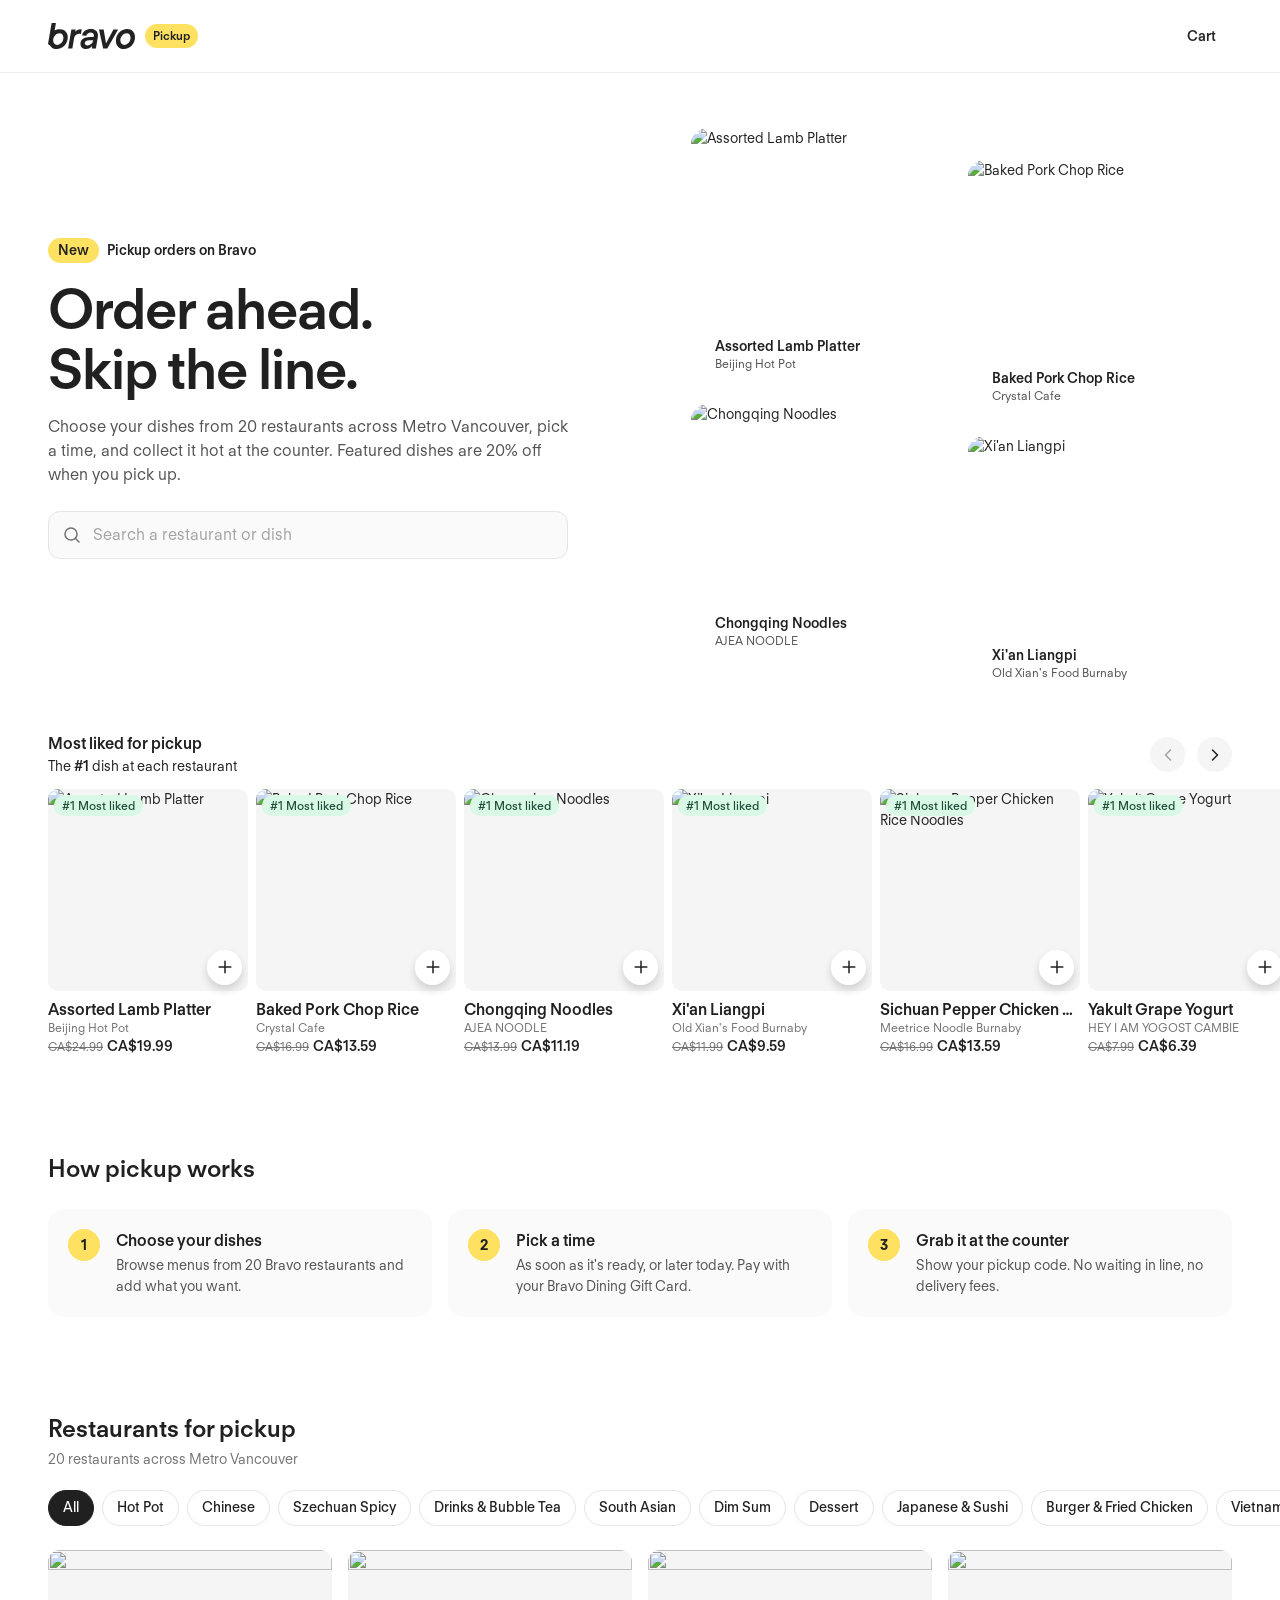
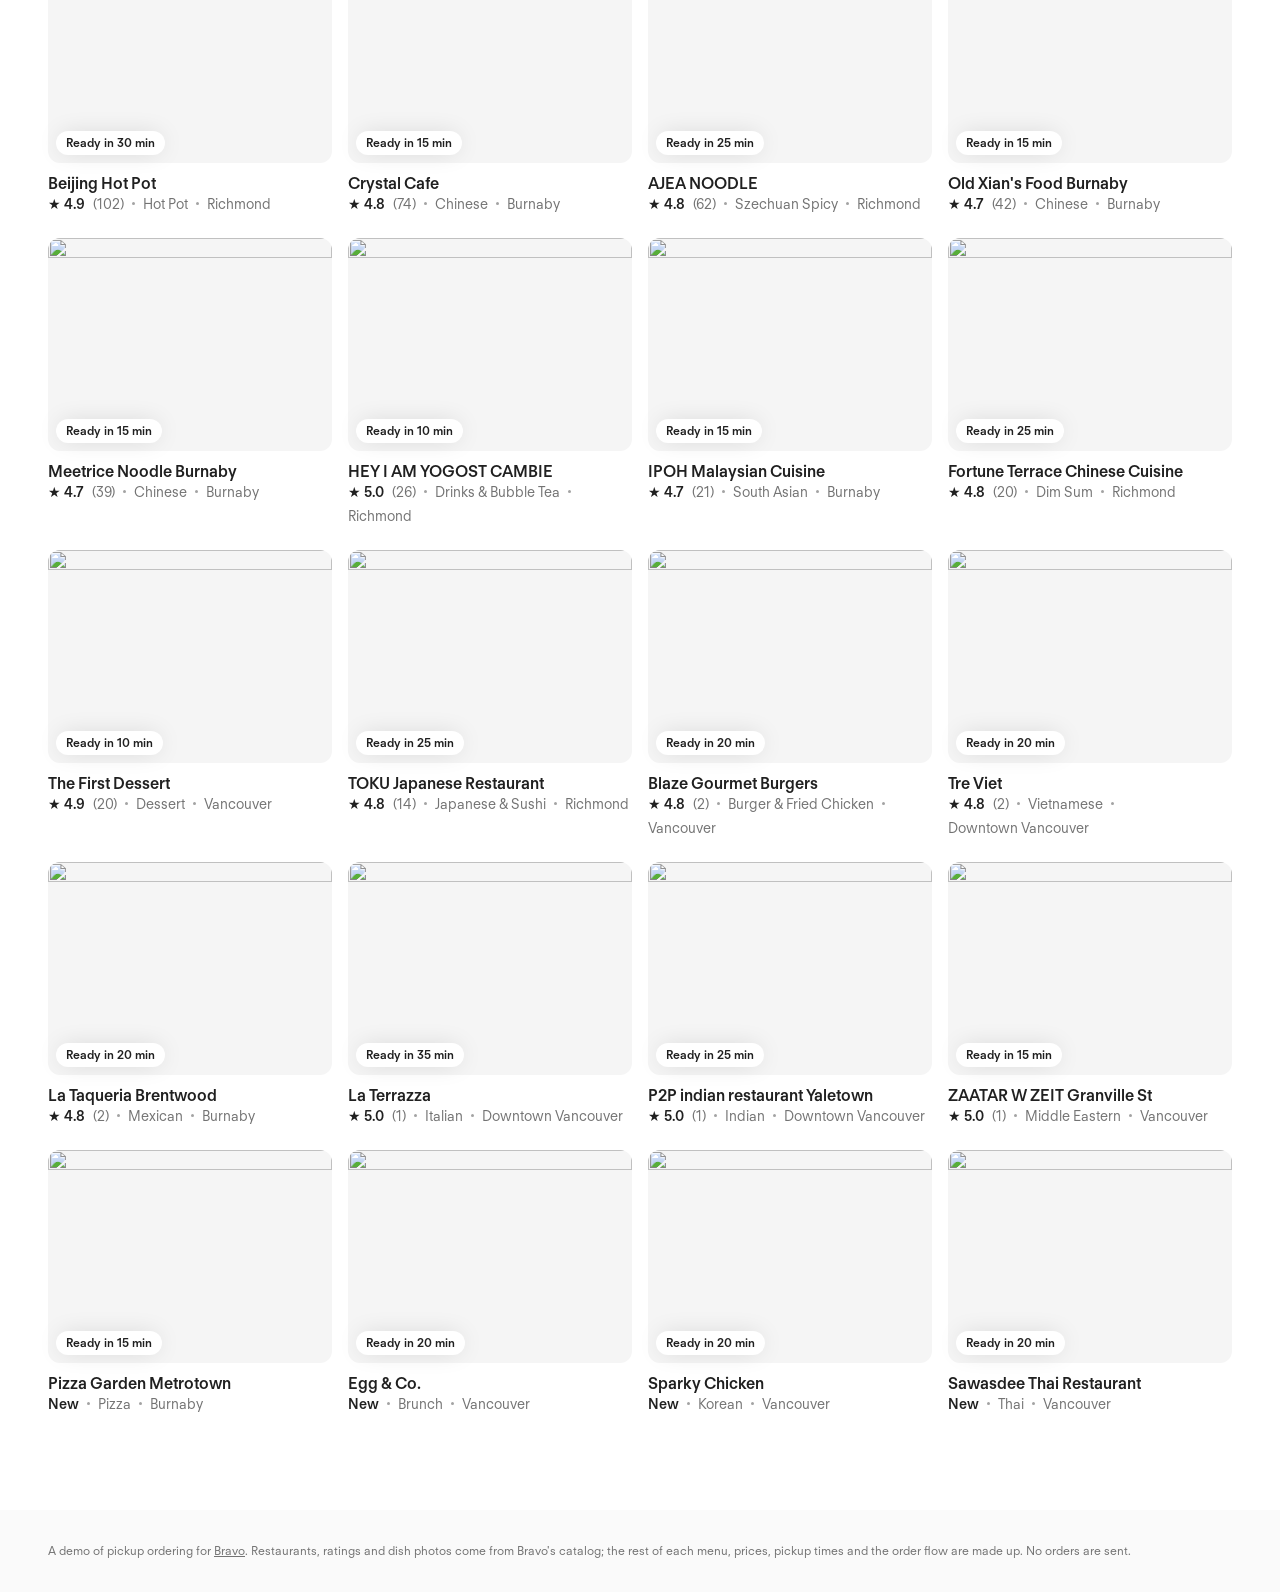
==== index.html @ a008205e "Pickup ordering demo for 20 Bravo restaurants Static landing page, restaurant menu pages and a picku" ====
<!doctype html>
<html lang="en">
<head>
  <meta charset="utf-8">
  <meta name="viewport" content="width=device-width, initial-scale=1">
  <title>Order Ahead for Pickup | Bravo</title>
  <meta name="description" content="Order ahead from 20 Bravo restaurants across Metro Vancouver and pick it up hot. Featured dishes are 20% off for pickup.">
  <link rel="preload" href="assets/fonts/FTRegolaNeue-Semibold.woff2" as="font" type="font/woff2" crossorigin>
  <link rel="stylesheet" href="css/styles.css">
</head>
<body data-page="home">
  <header class="nav">
    <div class="container">
      <a class="nav-brand" href="index.html" aria-label="Bravo pickup home">
        <img src="assets/logo-bravo.svg" alt="bravo" width="87.4" height="26">
        <span class="nav-tag">Pickup</span>
      </a>
      <button class="btn-ghost" type="button" data-open-cart>Cart <span class="cart-count" data-cart-count></span></button>
    </div>
  </header>

  <main>
    <section class="hero">
      <div class="container hero-grid">
        <div>
          <p class="hero-kicker"><span>New</span> Pickup orders on Bravo</p>
          <h1>Order ahead.<br>Skip the line.</h1>
          <p class="hero-lede">Choose your dishes from 20 restaurants across Metro Vancouver, pick a time, and collect it hot at the counter. Featured dishes are 20% off when you pick up.</p>
          <label class="search">
            <span class="sr-only">Search restaurants or dishes</span>
            <svg width="20" height="20" viewBox="0 0 20 20" fill="none" aria-hidden="true"><circle cx="9" cy="9" r="6" stroke="currentColor" stroke-width="1.5"/><path d="m13.5 13.5 3.5 3.5" stroke="currentColor" stroke-width="1.5" stroke-linecap="round"/></svg>
            <input type="search" placeholder="Search a restaurant or dish" autocomplete="off" data-search>
          </label>
        </div>
        <div class="hero-art" data-hero-art aria-hidden="true"></div>
      </div>
    </section>

    <section class="section container" aria-labelledby="most-liked">
      <div class="dish-row" data-carousel>
        <div class="dish-row-head">
          <div class="dish-row-title">
            <h2 id="most-liked">Most liked for pickup</h2>
            <p>The <b>#1</b> dish at each restaurant</p>
          </div>
          <div class="dish-row-nav">
            <button class="round-btn" type="button" data-prev aria-label="Previous dishes"><img class="on flip" src="assets/icons/chevron-right.svg" alt="" width="20" height="20"><img class="off" src="assets/icons/chevron-left.svg" alt="" width="20" height="20"></button>
            <button class="round-btn" type="button" data-next aria-label="More dishes"><img class="on" src="assets/icons/chevron-right.svg" alt="" width="20" height="20"><img class="off flip" src="assets/icons/chevron-left.svg" alt="" width="20" height="20"></button>
          </div>
        </div>
        <div class="dish-track hide-scrollbar" data-track data-top-dishes></div>
      </div>
    </section>

    <section class="section container" aria-labelledby="how">
      <h2 class="section-title" id="how">How pickup works</h2>
      <div class="steps">
        <div class="step"><span class="step-n">1</span><div><h3>Choose your dishes</h3><p>Browse menus from 20 Bravo restaurants and add what you want.</p></div></div>
        <div class="step"><span class="step-n">2</span><div><h3>Pick a time</h3><p>As soon as it's ready, or later today. Pay with your Bravo Dining Gift Card.</p></div></div>
        <div class="step"><span class="step-n">3</span><div><h3>Grab it at the counter</h3><p>Show your pickup code. No waiting in line, no delivery fees.</p></div></div>
      </div>
    </section>

    <section class="section container" aria-labelledby="restaurants">
      <h2 class="section-title" id="restaurants">Restaurants for pickup</h2>
      <p class="section-sub" data-store-count></p>
      <div class="chips hide-scrollbar" role="group" aria-label="Filter by cuisine" data-chips></div>
      <div class="store-grid" data-store-grid></div>
      <p class="empty" hidden data-empty>No restaurants match that search.</p>
    </section>
  </main>

  <footer class="footer">
    <div class="container">
      <p>A demo of pickup ordering for <a href="https://www.bravoup.ca">Bravo</a>. Restaurants, ratings and dish photos come from Bravo's catalog; the rest of each menu, prices, pickup times and the order flow are made up. No orders are sent.</p>
    </div>
  </footer>

  <button class="cart-bar" type="button" hidden data-cart-bar data-open-cart></button>
  <dialog class="drawer" aria-labelledby="cart-title" data-drawer></dialog>

  <script src="js/data.js"></script>
  <script src="js/app.js"></script>
</body>
</html>
---- css/styles.css ----
/* Bravo pickup demo. Tokens follow Bravo's web design system (Ink, Yolk, Berry, true-neutral greys, FT Regola Neue). */

@font-face { font-family: 'FT Regola Neue'; src: url('../assets/fonts/FTRegolaNeue-Regular.woff2') format('woff2'); font-weight: 400; font-display: swap; }
@font-face { font-family: 'FT Regola Neue'; src: url('../assets/fonts/FTRegolaNeue-Medium.woff2') format('woff2'); font-weight: 500; font-display: swap; }
@font-face { font-family: 'FT Regola Neue'; src: url('../assets/fonts/FTRegolaNeue-Semibold.woff2') format('woff2'); font-weight: 600; font-display: swap; }
@font-face { font-family: 'FT Regola Neue'; src: url('../assets/fonts/FTRegolaNeue-Bold.woff2') format('woff2'); font-weight: 700; font-display: swap; }

:root {
  --ink: #202020;
  --yolk: #fee160;
  --berry: #c63659;
  --white: #fff;
  --n50: #fafafa; --n100: #f5f5f5; --n200: #e5e5e5; --n300: #d4d4d4; --n400: #a3a3a3;
  --n500: #737373; --n600: #525252; --n700: #404040; --n800: #262626; --n950: #0a0a0a;
  --success-100: #d9f9e6;
  --success-500: #1e4d3a;
  --shadow-1: 0 0 25px -4px rgba(0, 0, 0, 0.15);
  --shadow-2: 0 0 25px -4px rgba(0, 0, 0, 0.25);
  --nav-h: 64px;
  --gutter: 20px;
  --dish-w: 151.67px; /* Figma 6243:314 */
}
@media (min-width: 768px) {
  :root { --nav-h: 72px; --gutter: 48px; --dish-w: 200px; }
}

*, *::before, *::after { box-sizing: border-box; }
html { -webkit-text-size-adjust: 100%; }
body {
  margin: 0;
  background: var(--white);
  color: var(--ink);
  font: 400 14px/1.5 'FT Regola Neue', system-ui, sans-serif;
  overflow-x: hidden;
}
img { display: block; max-width: 100%; }
a { color: inherit; }
button, input, select { font: inherit; color: inherit; }
button { cursor: pointer; }
h1, h2, h3, p { margin: 0; }
:focus-visible { outline: 2px solid var(--ink); outline-offset: 2px; }
.sr-only { position: absolute; width: 1px; height: 1px; overflow: hidden; clip-path: inset(50%); white-space: nowrap; }
.hide-scrollbar { scrollbar-width: none; }
.hide-scrollbar::-webkit-scrollbar { display: none; }

.container { width: 100%; max-width: calc(1280px + 2 * var(--gutter)); margin: 0 auto; padding: 0 var(--gutter); }
.section { padding-top: 32px; padding-bottom: 32px; }
@media (min-width: 768px) { .section { padding-top: 48px; padding-bottom: 48px; } }
.section-title { font-size: 24px; line-height: 32px; font-weight: 600; }
.section-sub { margin-top: 4px; color: var(--n500); font-size: 14px; }

/* ── Nav ───────────────────────────────────────── */
.nav {
  position: sticky; top: 0; z-index: 40;
  height: var(--nav-h);
  background: rgba(255, 255, 255, 0.85);
  backdrop-filter: blur(12px); -webkit-backdrop-filter: blur(12px);
  box-shadow: 0 1px 0 rgba(32, 32, 32, 0.08);
}
.nav .container { height: 100%; display: flex; align-items: center; justify-content: space-between; gap: 16px; }
.nav-brand { display: flex; align-items: center; gap: 10px; text-decoration: none; }
.nav-brand:hover { opacity: 0.8; }
.nav-tag { padding: 2px 8px; border-radius: 999px; background: var(--yolk); font-size: 12px; line-height: 20px; font-weight: 600; }
.btn-ghost {
  display: inline-flex; align-items: center; justify-content: center; gap: 8px;
  height: 40px; padding: 0 16px; border: 0; border-radius: 12px; background: transparent;
  font-size: 14px; font-weight: 600; color: var(--n800); text-decoration: none;
  transition: background-color 0.15s;
}
.btn-ghost:hover { background: var(--n100); }
.cart-count {
  min-width: 20px; height: 20px; padding: 0 6px; border-radius: 999px;
  background: var(--ink); color: var(--white); font-size: 12px; line-height: 20px; text-align: center;
}
.cart-count:empty { display: none; }

.btn {
  display: inline-flex; align-items: center; justify-content: center; gap: 8px;
  height: 48px; padding: 0 24px; border: 0; border-radius: 12px;
  background: var(--ink); color: var(--white); font-size: 16px; font-weight: 600; text-decoration: none;
  transition: background-color 0.15s;
}
.btn:hover { background: var(--n800); }
.btn:disabled { background: var(--n300); cursor: not-allowed; }
.btn-block { width: 100%; }
.btn-light { background: var(--n100); color: var(--ink); }
.btn-light:hover { background: var(--n200); }

/* ── Hero ──────────────────────────────────────── */
.hero { padding: 32px 0 8px; }
.hero-grid { display: grid; gap: 32px; align-items: center; }
.hero-kicker { display: inline-flex; align-items: center; gap: 8px; font-size: 14px; font-weight: 600; }
.hero-kicker span { padding: 2px 10px; border-radius: 999px; background: var(--yolk); }
.hero h1 { margin-top: 16px; font-size: 40px; line-height: 44px; font-weight: 600; letter-spacing: -0.02em; }
.hero-lede { margin-top: 16px; max-width: 520px; color: var(--n600); font-size: 16px; line-height: 24px; }
.search { position: relative; display: block; margin-top: 24px; max-width: 520px; }
.search input {
  width: 100%; height: 48px; padding: 0 16px 0 44px;
  border: 1px solid var(--n200); border-radius: 12px; background: var(--n50); font-size: 16px;
}
.search input::placeholder { color: var(--n400); }
.search input:focus { outline: none; border-color: var(--ink); background: var(--white); }
.search svg { position: absolute; left: 14px; top: 14px; color: var(--n500); }
.hero-art { display: none; }
@media (min-width: 960px) {
  .hero { padding: 56px 0 16px; }
  .hero-grid { grid-template-columns: 1.1fr 1fr; gap: 48px; }
  .hero h1 { font-size: 56px; line-height: 60px; }
  .hero-art { display: grid; grid-template-columns: 1fr 1fr; gap: 12px; }
  .hero-art figure { position: relative; margin: 0; }
  .hero-art img { width: 100%; height: auto; aspect-ratio: 1; object-fit: cover; border-radius: 16px; }
  .hero-art figure:nth-child(even) { transform: translateY(32px); }
  .hero-art figcaption {
    position: absolute; left: 12px; bottom: 12px; right: 12px;
    padding: 8px 12px; border-radius: 12px; background: rgba(255, 255, 255, 0.92);
    font-size: 12px; line-height: 16px; color: var(--n600);
  }
  .hero-art figcaption b { display: block; color: var(--ink); font-size: 14px; line-height: 20px; font-weight: 600; }
}

/* ── How it works ──────────────────────────────── */
.steps { display: grid; gap: 12px; margin-top: 24px; }
@media (min-width: 768px) { .steps { grid-template-columns: repeat(3, 1fr); gap: 16px; } }
.step { display: flex; gap: 16px; padding: 20px; border-radius: 16px; background: var(--n50); }
.step-n {
  flex: none; width: 32px; height: 32px; border-radius: 999px;
  background: var(--yolk); font-weight: 700; line-height: 32px; text-align: center;
}
.step h3 { font-size: 16px; line-height: 24px; font-weight: 600; }
.step p { margin-top: 2px; color: var(--n600); }

/* ── Dish carousel (Figma 6243:314) ────────────── */
.dish-row { display: flex; flex-direction: column; gap: 12px; }
.dish-row-head { display: flex; align-items: center; justify-content: space-between; gap: 16px; }
.dish-row-title { display: flex; flex-direction: column; gap: 2px; min-width: 0; }
.dish-row-title h2 { font-size: 16px; line-height: 21px; font-weight: 600; }
.dish-row-title p { font-size: 14px; line-height: 21px; }
.dish-row-title p b { font-weight: 600; }
.dish-row-nav { display: flex; gap: 12px; flex: none; }
.round-btn {
  display: flex; align-items: center; justify-content: center;
  width: 35px; height: 35px; padding: 0; border: 0; border-radius: 999px; background: var(--n100);
}
.round-btn .on, .round-btn:disabled .off { display: block; }
.round-btn .off, .round-btn:disabled .on { display: none; }
.round-btn:disabled { cursor: default; }
.flip { transform: scaleX(-1); }
.dish-track {
  display: flex; gap: 8px; overflow-x: auto; scroll-snap-type: x mandatory; overscroll-behavior-x: contain;
  margin: 0 calc(-1 * var(--gutter)); padding: 0 var(--gutter); scroll-padding: 0 var(--gutter);
}
.dish-card { flex: none; width: var(--dish-w); display: flex; flex-direction: column; gap: 8px; scroll-snap-align: start; }
.dish-media { position: relative; width: 100%; aspect-ratio: 151.67 / 153; }
.dish-media > img { position: absolute; inset: 0; width: 100%; height: 100%; object-fit: cover; border-radius: 10px; background: var(--n100); }
.badge {
  position: absolute; top: 6px; left: 6px;
  padding: 0 8px; border-radius: 100px; background: var(--success-100);
  color: var(--success-500); font-size: 12px; line-height: 21px; font-weight: 500; white-space: nowrap;
}
.add-btn {
  position: absolute; right: 6px; bottom: 6px;
  display: flex; align-items: center; justify-content: center;
  width: 35px; height: 35px; padding: 0; border: 0; border-radius: 999px; background: var(--white);
  filter: drop-shadow(0 5px 4px rgba(0, 0, 0, 0.15));
  font-size: 14px; font-weight: 600;
  transition: transform 0.12s;
}
.add-btn:active { transform: scale(0.92); }
.add-btn.has { background: var(--ink); color: var(--white); }
.add-btn.has img { display: none; }
.dish-text { display: flex; flex-direction: column; min-width: 0; line-height: 21px; }
.dish-name { font-size: 16px; font-weight: 600; white-space: nowrap; overflow: hidden; text-overflow: ellipsis; }
.dish-from { font-size: 12px; line-height: 16px; color: var(--n500); white-space: nowrap; overflow: hidden; text-overflow: ellipsis; }
.price { display: flex; align-items: baseline; gap: 4px; flex-wrap: wrap; }
.price s { font-size: 12px; color: var(--n500); text-decoration-thickness: from-font; }
.price b { font-size: 14px; font-weight: 600; }

/* ── Restaurant cards ──────────────────────────── */
.chips { display: flex; gap: 8px; overflow-x: auto; margin: 20px calc(-1 * var(--gutter)) 0; padding: 0 var(--gutter); }
.chip {
  flex: none; height: 36px; padding: 0 14px; border: 1px solid var(--n200); border-radius: 999px;
  background: var(--white); font-size: 14px; font-weight: 500; white-space: nowrap;
}
.chip[aria-pressed="true"] { background: var(--ink); border-color: var(--ink); color: var(--white); }
.store-grid { display: grid; gap: 24px 16px; margin-top: 24px; grid-template-columns: 1fr; }
@media (min-width: 560px) { .store-grid { grid-template-columns: repeat(2, 1fr); } }
@media (min-width: 960px) { .store-grid { grid-template-columns: repeat(3, 1fr); } }
@media (min-width: 1200px) { .store-grid { grid-template-columns: repeat(4, 1fr); } }
.store-card { display: flex; flex-direction: column; gap: 10px; text-decoration: none; }
.store-card-media { position: relative; }
.store-card-media img { width: 100%; height: auto; object-fit: cover; border-radius: 12px; background: var(--n100); transition: transform 0.3s; }
.store-card:hover .store-card-media img { transform: scale(1.02); }
.ready-pill {
  position: absolute; left: 8px; bottom: 8px;
  padding: 2px 10px; border-radius: 999px; background: var(--white); box-shadow: var(--shadow-1);
  font-size: 12px; line-height: 20px; font-weight: 600;
}
.store-card h3 { font-size: 16px; line-height: 21px; font-weight: 600; }
.meta { display: flex; flex-wrap: wrap; align-items: center; gap: 4px 8px; color: var(--n500); font-size: 14px; line-height: 20px; }
.meta .dot { width: 3px; height: 3px; border-radius: 999px; background: var(--n400); }
.star { color: var(--ink); font-weight: 600; }
.empty { margin-top: 24px; padding: 32px; border-radius: 16px; background: var(--n50); color: var(--n600); text-align: center; }

/* ── Restaurant page ───────────────────────────── */
.back { display: inline-flex; align-items: center; gap: 4px; margin-top: 16px; color: var(--n600); font-weight: 500; text-decoration: none; }
.back:hover { color: var(--ink); }
.cover { display: grid; gap: 8px; margin-top: 12px; grid-template-columns: 1fr; }
.cover img { width: 100%; height: 200px; object-fit: cover; border-radius: 16px; background: var(--n100); }
.cover img:nth-child(n+2) { display: none; }
@media (min-width: 768px) {
  .cover { grid-template-columns: 2fr 1fr 1fr; }
  .cover img { height: 320px; }
  .cover img:nth-child(-n+3) { display: block; }
}
.store-head { display: grid; gap: 16px; margin-top: 20px; }
@media (min-width: 960px) { .store-head { grid-template-columns: 1fr 360px; align-items: start; gap: 48px; } }
.store-title { display: flex; align-items: center; gap: 14px; }
.store-logo { flex: none; width: 56px; height: 56px; border-radius: 999px; object-fit: cover; border: 1px solid var(--n200); background: var(--white); }
.store-title h1 { font-size: 28px; line-height: 34px; font-weight: 600; letter-spacing: -0.01em; }
.store-tags { display: flex; flex-wrap: wrap; gap: 6px; margin-top: 12px; }
.store-tags span { padding: 2px 10px; border-radius: 999px; background: var(--n100); font-size: 12px; line-height: 20px; color: var(--n700); }
.pickup-card { padding: 20px; border: 1px solid var(--n200); border-radius: 16px; display: grid; gap: 12px; }
.pickup-card .row { display: flex; justify-content: space-between; gap: 12px; }
.pickup-card .row span:first-child { color: var(--n500); }
.pickup-card .row span:last-child { text-align: right; font-weight: 500; }
.open { color: var(--success-500); }
.closed { color: var(--berry); }
.pickup-card a { color: var(--n600); font-size: 14px; }

.cat-nav {
  position: sticky; top: var(--nav-h); z-index: 30;
  margin-top: 32px; background: var(--white); box-shadow: 0 1px 0 var(--n200);
}
.cat-nav .chips { margin-top: 0; padding-top: 10px; padding-bottom: 10px; }
.menu-cat { padding-top: 32px; scroll-margin-top: calc(var(--nav-h) + 64px); }
.menu-cat h2 { font-size: 20px; line-height: 28px; font-weight: 600; }
.menu-list { display: grid; margin-top: 8px; }
@media (min-width: 768px) { .menu-list { grid-template-columns: 1fr 1fr; column-gap: 32px; } }
.menu-item { display: flex; gap: 16px; align-items: center; min-height: 112px; padding: 16px 0; border-bottom: 1px solid var(--n200); }
.menu-item .dish-text { flex: 1; }
.menu-item .dish-name { white-space: normal; }
.menu-desc { margin-top: 2px; color: var(--n500); font-size: 14px; line-height: 20px; display: -webkit-box; -webkit-line-clamp: 2; -webkit-box-orient: vertical; overflow: hidden; }
.menu-item .price { margin-top: 4px; }
.menu-item .dish-media { flex: none; width: 96px; }
.menu-item > .add-btn { position: static; flex: none; }

/* ── Cart bar + drawer ─────────────────────────── */
.cart-bar {
  position: fixed; left: 50%; bottom: 16px; z-index: 45; transform: translateX(-50%);
  width: calc(100% - 2 * var(--gutter)); max-width: 480px;
  display: flex; align-items: center; justify-content: space-between; gap: 12px;
  height: 56px; padding: 0 20px; border: 0; border-radius: 16px;
  background: var(--ink); color: var(--white); box-shadow: var(--shadow-2);
  font-size: 16px; font-weight: 600;
}
.cart-bar[hidden] { display: none; }
.cart-bar small { font-size: 14px; font-weight: 400; opacity: 0.8; }
body.has-cart { padding-bottom: 88px; }

.drawer {
  width: 100%; max-width: 440px; height: 100%; max-height: 100%;
  margin: 0 0 0 auto; padding: 0; border: 0; background: var(--white);
}
.drawer::backdrop { background: rgba(10, 10, 10, 0.4); }
.drawer[open] { display: flex; flex-direction: column; animation: drawer-in 0.25s cubic-bezier(0.22, 1, 0.36, 1); }
@keyframes drawer-in { from { transform: translateX(24px); opacity: 0; } }
@media (prefers-reduced-motion: reduce) { .drawer[open] { animation: none; } html { scroll-behavior: auto; } }
.drawer-head { display: flex; align-items: center; justify-content: space-between; gap: 12px; padding: 16px 20px; border-bottom: 1px solid var(--n200); }
.drawer-head h2 { font-size: 20px; line-height: 28px; font-weight: 600; }
.drawer-body { flex: 1; overflow-y: auto; padding: 4px 20px 20px; }
.drawer-foot { padding: 16px 20px; border-top: 1px solid var(--n200); display: grid; gap: 12px; }
.cart-store { margin-top: 12px; color: var(--n500); }
.cart-store b { color: var(--ink); font-weight: 600; }
.cart-line { display: flex; align-items: center; gap: 12px; padding: 14px 0; border-bottom: 1px solid var(--n100); }
.cart-line img { width: 48px; height: 48px; border-radius: 8px; object-fit: cover; }
.cart-line .grow { flex: 1; min-width: 0; }
.cart-line .grow p:first-child { font-weight: 600; }
.cart-line .grow p:last-child { color: var(--n500); }
.stepper { display: flex; align-items: center; gap: 4px; border-radius: 999px; background: var(--n100); }
.stepper button { width: 32px; height: 32px; border: 0; border-radius: 999px; background: transparent; font-size: 18px; line-height: 1; }
.stepper button:hover { background: var(--n200); }
.stepper span { min-width: 16px; text-align: center; font-weight: 600; }
.field { display: grid; gap: 6px; margin-top: 20px; }
.field label, .field legend { font-weight: 600; padding: 0; }
.field select, .field input[type="text"] {
  height: 44px; padding: 0 12px; border: 1px solid var(--n200); border-radius: 12px; background: var(--white); font-size: 16px;
}
fieldset.field { border: 0; margin: 20px 0 0; padding: 0; }
.radio { display: flex; align-items: center; gap: 10px; padding: 12px; border: 1px solid var(--n200); border-radius: 12px; }
.radio:has(input:checked) { border-color: var(--ink); }
.radio input { accent-color: var(--ink); width: 18px; height: 18px; margin: 0; }
.radio small { display: block; color: var(--n500); }
.totals { display: grid; gap: 4px; }
.totals div { display: flex; justify-content: space-between; }
.totals .total { font-size: 16px; font-weight: 600; }
.totals p { font-size: 12px; font-weight: 500; }
.done { text-align: center; padding-top: 32px; }
.done-mark { width: 56px; height: 56px; margin: 0 auto; border-radius: 999px; background: var(--success-100); color: var(--success-500); display: flex; align-items: center; justify-content: center; }
.done h3 { margin-top: 16px; font-size: 24px; line-height: 32px; font-weight: 600; }
.done .code { display: inline-block; margin-top: 16px; padding: 8px 20px; border-radius: 12px; background: var(--yolk); font-size: 28px; font-weight: 700; letter-spacing: 0.08em; }
.done p { margin-top: 8px; color: var(--n600); }

/* ── Footer ────────────────────────────────────── */
.footer { margin-top: 48px; padding: 32px 0; background: var(--n50); color: var(--n500); font-size: 12px; line-height: 18px; }
.footer .container { display: grid; gap: 8px; }

a.chip { display: inline-flex; align-items: center; text-decoration: none; }
.chip[aria-current="true"] { background: var(--ink); border-color: var(--ink); color: var(--white); }
.dish-from, .cart-store a { text-decoration: none; }
.dish-from:hover, .cart-store a:hover { text-decoration: underline; }
.drawer form { display: flex; flex-direction: column; flex: 1; min-height: 0; }
h2[id] { scroll-margin-top: calc(var(--nav-h) + 16px); }
.store-card-media img { aspect-ratio: 16 / 10; }
@media (min-width: 560px) { .store-card-media img { aspect-ratio: 4 / 3; } }
.cart-bar > span:first-child { display: flex; flex-direction: column; align-items: flex-start; min-width: 0; line-height: 20px; }
.cart-bar small { max-width: 100%; white-space: nowrap; overflow: hidden; text-overflow: ellipsis; }
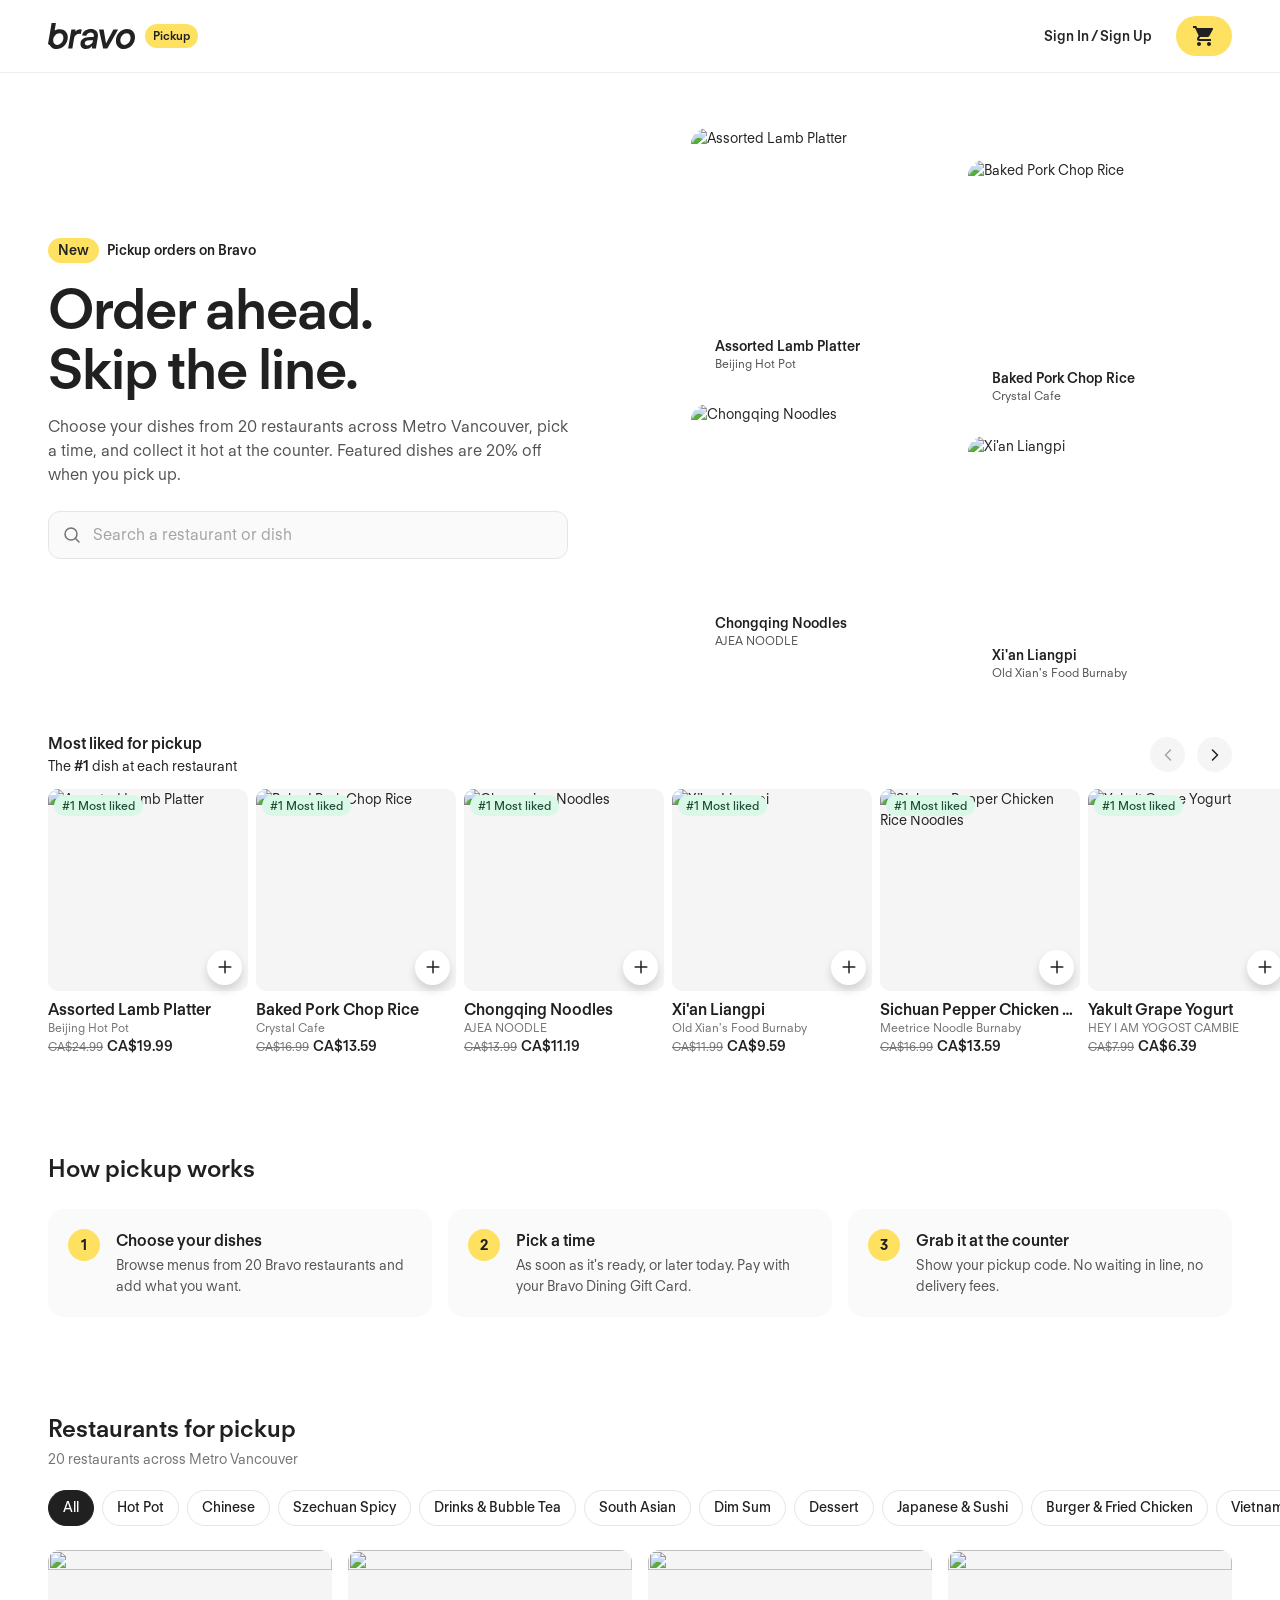
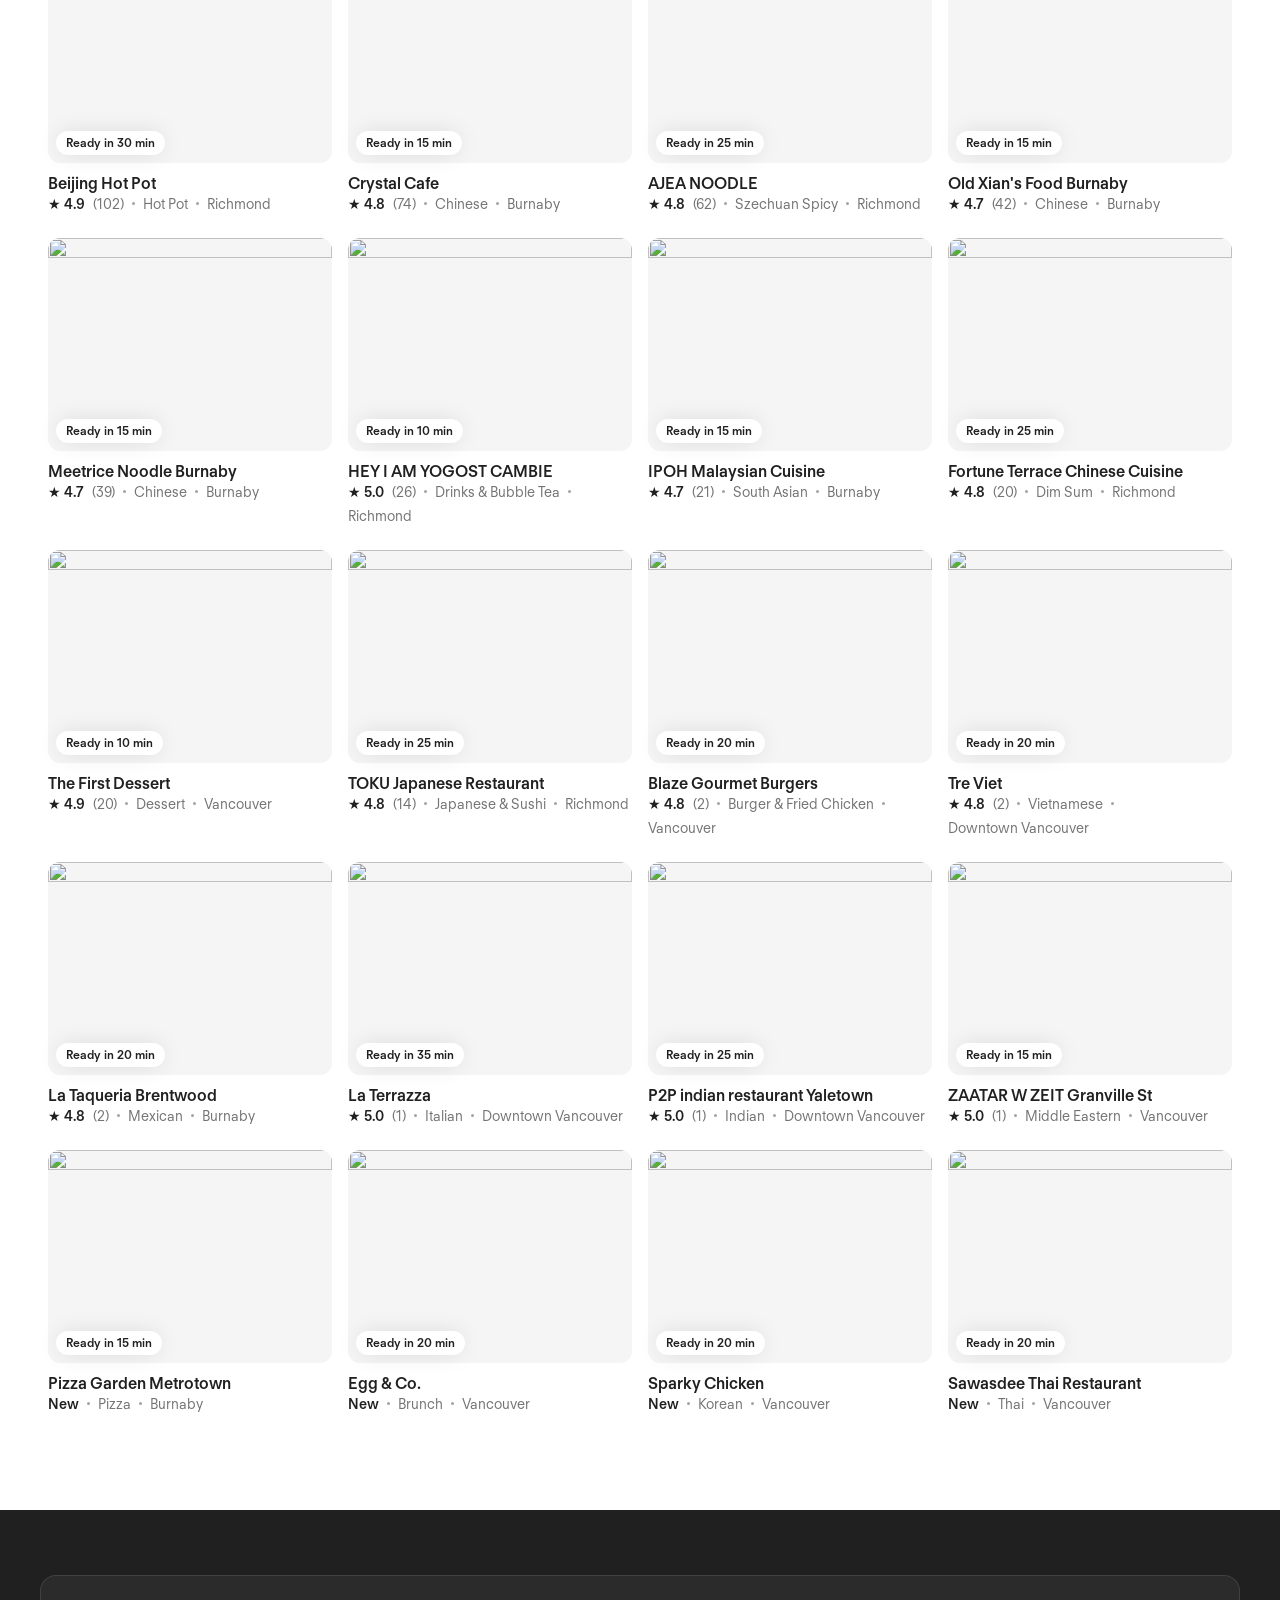
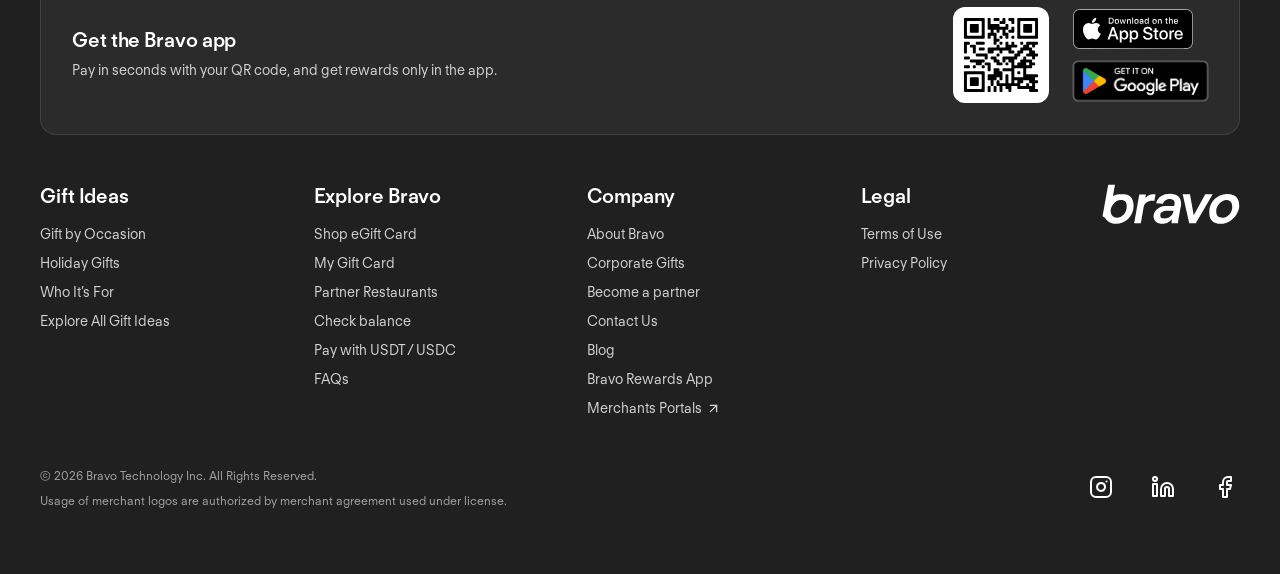
==== commit 509eedfd: "Store header, cart pill, sign-in, dish steppers and site footer - Restaurant header follows the refe" ====
--- a/index.html
+++ b/index.html
@@ -15,7 +15,10 @@
         <img src="assets/logo-bravo.svg" alt="bravo" width="87.4" height="26">
         <span class="nav-tag">Pickup</span>
       </a>
-      <button class="btn-ghost" type="button" data-open-cart>Cart <span class="cart-count" data-cart-count></span></button>
+      <div class="nav-actions">
+        <span class="auth-slot" data-auth-slot><button class="btn-ghost" type="button" data-auth="signin">Sign In / Sign Up</button></span>
+        <button class="cart-pill" type="button" data-open-cart aria-label="Cart"><svg width="24" height="24" viewBox="0 0 24 24" fill="currentColor" aria-hidden="true"><path d="M7 18c-1.1 0-1.99.9-1.99 2S5.9 22 7 22s2-.9 2-2-.9-2-2-2zM1 2v2h2l3.6 7.59-1.35 2.45c-.16.28-.25.61-.25.96 0 1.1.9 2 2 2h12v-2H7.42c-.14 0-.25-.11-.25-.25l.03-.12.9-1.63h7.45c.75 0 1.41-.41 1.75-1.03l3.58-6.49A1.003 1.003 0 0 0 20 4H5.21l-.94-2H1zm16 16c-1.1 0-1.99.9-1.99 2s.89 2 1.99 2 2-.9 2-2-.9-2-2-2z"/></svg><span class="cart-count" data-cart-count></span></button>
+      </div>
     </div>
   </header>
 
@@ -70,14 +73,57 @@
     </section>
   </main>
 
-  <footer class="footer">
-    <div class="container">
-      <p>A demo of pickup ordering for <a href="https://www.bravoup.ca">Bravo</a>. Restaurants, ratings and dish photos come from Bravo's catalog; the rest of each menu, prices, pickup times and the order flow are made up. No orders are sent.</p>
+<!-- Same as the bravoup.ca gift card footer (components/Footer.vue in bravo_web_client_v2) -->
+  <footer class="footer" aria-labelledby="footer-heading">
+    <h2 id="footer-heading" class="sr-only">Footer</h2>
+    <div class="footer-inner">
+      <section class="footer-app" aria-labelledby="footer-app-heading">
+        <div>
+          <h3 id="footer-app-heading">Get the Bravo app</h3>
+          <p>Pay in seconds with your QR code, and get rewards only in the app.</p>
+        </div>
+        <div class="footer-app-get">
+          <div class="footer-qr"><img src="assets/badges/get-app-qr.svg" alt="QR code to download the Bravo app" width="80" height="80"></div>
+          <div class="footer-badges">
+            <a href="https://apps.apple.com/app/bravo-rewards/id6477488926" target="_blank" rel="noopener noreferrer"><img src="assets/badges/app-store.svg" alt="Download on the App Store" width="120" height="40"></a>
+            <a class="gplay" href="https://play.google.com/store/apps/details?id=ca.bravoup.app" target="_blank" rel="noopener noreferrer"><img src="assets/badges/google-play.png" alt="Get it on Google Play" width="155" height="60"></a>
+          </div>
+        </div>
+      </section>
+      <div class="footer-main">
+        <div class="footer-cols">
+        <nav aria-labelledby="foot-col-gift">
+          <h3 id="foot-col-gift">Gift Ideas</h3>
+          <ul><li><a href="https://www.bravoup.ca/giftcard/occasions"><span>Gift by Occasion</span></a></li><li><a href="https://www.bravoup.ca/giftcard/holidays"><span>Holiday Gifts</span></a></li><li><a href="https://www.bravoup.ca/giftcard/gifts-for"><span>Who It’s For</span></a></li><li><a href="https://www.bravoup.ca/giftcard/gift-ideas"><span>Explore All Gift Ideas</span></a></li></ul>
+        </nav>
+        <nav aria-labelledby="foot-col-explore">
+          <h3 id="foot-col-explore">Explore Bravo</h3>
+          <ul><li><a href="https://www.bravoup.ca/giftcard"><span>Shop eGift Card</span></a></li><li><a href="https://www.bravoup.ca/wallet"><span>My Gift Card</span></a></li><li><a href="https://www.bravoup.ca/restaurants"><span>Partner Restaurants</span></a></li><li><a href="https://www.bravoup.ca/checkbalance"><span>Check balance</span></a></li><li><a href="https://www.bravoup.ca/giftcard/stablecoin"><span>Pay with USDT / USDC</span></a></li><li><a href="https://www.bravoup.ca/faq"><span>FAQs</span></a></li></ul>
+        </nav>
+        <nav aria-labelledby="foot-col-company">
+          <h3 id="foot-col-company">Company</h3>
+          <ul><li><a href="https://www.bravoup.ca/about"><span>About Bravo</span></a></li><li><a href="https://www.bravoup.ca/giftcard/corporate"><span>Corporate Gifts</span></a></li><li><a href="https://www.bravoup.ca/business"><span>Become a partner</span></a></li><li><a href="https://www.bravoup.ca/contact-us"><span>Contact Us</span></a></li><li><a href="https://www.bravoup.ca/blogs"><span>Blog</span></a></li><li><a href="https://www.bravoup.ca/get-app"><span>Bravo Rewards App</span></a></li><li><a href="https://portal.bravoup.ca" target="_blank" rel="noopener noreferrer"><span>Merchants Portals</span><svg width="15" height="15" viewBox="0 0 24 24" fill="none" stroke="currentColor" stroke-width="2" stroke-linecap="round" stroke-linejoin="round" aria-hidden="true"><path d="M7 7h10v10"/><path d="M7 17 17 7"/></svg></a></li></ul>
+        </nav>
+        <nav aria-labelledby="foot-col-legal">
+          <h3 id="foot-col-legal">Legal</h3>
+          <ul><li><a href="https://www.bravoup.ca/terms-of-use"><span>Terms of Use</span></a></li><li><a href="https://www.bravoup.ca/privacy-policy"><span>Privacy Policy</span></a></li></ul>
+        </nav>
+        </div>
+        <a class="footer-logo" href="https://www.bravoup.ca/" aria-label="Bravo home"><svg viewBox="0 0 500 145" width="137.9" height="40" aria-hidden="true"><g fill="#fff"><path d="M159.4,37.5l-2.3,11.9h.8c6.6-6.8,15.3-12.7,28.5-12.7s5.3.4,7.6,1.1l-4.3,24.2c-2.3-.8-4.9-1.1-7.6-1.1-17,0-28.5,8.1-31.5,25.1l-9.8,56.5h-24.2l18.5-104.8,24.4-.2h0Z" /><path d="M236.3,97.3c-15.7.6-24.9,5.1-24.9,16.2s6.2,11.3,14.7,11.3c15.7,0,30-9.8,32.5-25.3l.4-2.6c-5.1,0-7.9-.2-22.7.4M275.8,142.4h-23.4c0-7.4.4-10.9.9-14.4h-.4c-11.7,13.6-22.5,16.2-33.6,16.2-19.4,0-32.3-11.1-32.3-27.6s16.2-35.7,42.3-36.8c13.6-.6,32.5-.4,32.5-.4l.8-4.3s.8-3.6.8-6.2c0-9.1-7.9-14.2-17.8-14.2s-21.5,7.2-24.7,16.8l-24.4-1.5c5.1-22.3,24.2-34.4,50.2-34.4s40,13.6,40,34.2-1.1,11.7-1.7,14.7l-4.3,24.7c-3.4,18.9-4.9,25.9-4.9,33" /><polygon points="319 37.5 332.4 112.6 333.2 112.6 374.5 37.5 401.3 37.5 340 142.4 316.2 142.4 292.6 37.5 319 37.5" /><path d="M472.4,83c0-15.1-8.1-24.9-22.5-24.9s-35.7,18.7-35.7,38.9,8.3,25.1,22.9,25.1c18.9.2,35.3-18.5,35.3-39.1M388.9,100.2c0-34,28.1-64.4,64-64.4s44.8,18.5,44.8,44-27.8,64.6-64,64.6-44.8-18.5-44.8-44.2" /><path d="M54,122.2c-14.3,0-22.7-10-22.7-25.1s16.8-38.9,35.7-38.9,22.7,9.8,22.7,24.9c-.4,20.4-16.8,39.1-35.7,39.1M70.1,35.9c-11.1,0-21.3,2.8-30.4,7.7L47,2.3h-24.5L1.9,117.3c4.5,1.9,8.5,4.9,11.5,8.7.8.8,1.3,1.7,1.9,2.6,2.3,2.8,4.9,5.1,7.7,7.4,7.4,5.3,16.8,8.5,27.8,8.5,36.3,0,63.8-30.2,63.8-64.6s-17.9-44-44.6-44" /></g></svg></a>
+      </div>
+      <div class="footer-bottom">
+        <div>
+          <p>© 2026 Bravo Technology Inc. All Rights Reserved.</p>
+          <p>Usage of merchant logos are authorized by merchant agreement used under license.</p>
+        </div>
+        <ul class="footer-social"><li><a href="https://www.instagram.com/bravo_rewards_ca/" target="_blank" rel="noopener noreferrer" aria-label="Instagram"><svg width="24" height="24" viewBox="0 0 24 24" fill="none" stroke="currentColor" stroke-width="2" stroke-linecap="round" stroke-linejoin="round" aria-hidden="true"><rect width="20" height="20" x="2" y="2" rx="5" ry="5"/><path d="M16 11.37A4 4 0 1 1 12.63 8 4 4 0 0 1 16 11.37z"/><line x1="17.5" x2="17.51" y1="6.5" y2="6.5"/></svg></a></li><li><a href="https://www.linkedin.com/company/bravoup/" target="_blank" rel="noopener noreferrer" aria-label="LinkedIn"><svg width="24" height="24" viewBox="0 0 24 24" fill="none" stroke="currentColor" stroke-width="2" stroke-linecap="round" stroke-linejoin="round" aria-hidden="true"><path d="M16 8a6 6 0 0 1 6 6v7h-4v-7a2 2 0 0 0-2-2 2 2 0 0 0-2 2v7h-4v-7a6 6 0 0 1 6-6z"/><rect width="4" height="12" x="2" y="9"/><circle cx="4" cy="4" r="2"/></svg></a></li><li><a href="https://www.facebook.com/bravorewardscanada/" target="_blank" rel="noopener noreferrer" aria-label="Facebook"><svg width="24" height="24" viewBox="0 0 24 24" fill="none" stroke="currentColor" stroke-width="2" stroke-linecap="round" stroke-linejoin="round" aria-hidden="true"><path d="M18 2h-3a5 5 0 0 0-5 5v3H7v4h3v8h4v-8h3l1-4h-4V7a1 1 0 0 1 1-1h3z"/></svg></a></li></ul>
+      </div>
     </div>
   </footer>
 
   <button class="cart-bar" type="button" hidden data-cart-bar data-open-cart></button>
   <dialog class="drawer" aria-labelledby="cart-title" data-drawer></dialog>
+  <dialog class="modal" aria-labelledby="auth-title" data-auth-dialog></dialog>
 
   <script src="js/data.js"></script>
   <script src="js/app.js"></script>
--- a/css/styles.css
+++ b/css/styles.css
@@ -8,6 +8,7 @@
 :root {
   --ink: #202020;
   --yolk: #fee160;
+  --yolk-600: oklch(88.468% 0.17377 94.478); /* site's yolk-600, for hover */
   --berry: #c63659;
   --white: #fff;
   --n50: #fafafa; --n100: #f5f5f5; --n200: #e5e5e5; --n300: #d4d4d4; --n400: #a3a3a3;
@@ -68,11 +69,23 @@
   transition: background-color 0.15s;
 }
 .btn-ghost:hover { background: var(--n100); }
-.cart-count {
-  min-width: 20px; height: 20px; padding: 0 6px; border-radius: 999px;
-  background: var(--ink); color: var(--white); font-size: 12px; line-height: 20px; text-align: center;
-}
+.nav-actions { display: flex; align-items: center; gap: 8px; }
+.auth-slot { display: contents; }
+.nav-user { font-size: 14px; color: var(--n600); white-space: nowrap; }
+.cart-pill {
+  display: inline-flex; align-items: center; gap: 12px;
+  height: 40px; padding: 0 16px; border: 0; border-radius: 999px;
+  background: var(--yolk); color: var(--ink); transition: background-color 0.15s;
+}
+.cart-pill:hover { background: var(--yolk-600); }
+.cart-pill svg { flex: none; }
+.cart-count { font-size: 16px; line-height: 20px; font-weight: 700; }
 .cart-count:empty { display: none; }
+@media (max-width: 479px) {
+  .nav-user { display: none; }
+  .nav-actions .btn-ghost { padding: 0 8px; }
+}
+@media (max-width: 399px) { .nav-tag { display: none; } }
 
 .btn {
   display: inline-flex; align-items: center; justify-content: center; gap: 8px;
@@ -157,8 +170,8 @@
   padding: 0 8px; border-radius: 100px; background: var(--success-100);
   color: var(--success-500); font-size: 12px; line-height: 21px; font-weight: 500; white-space: nowrap;
 }
+.qty-ctl { position: absolute; right: 6px; bottom: 6px; }
 .add-btn {
-  position: absolute; right: 6px; bottom: 6px;
   display: flex; align-items: center; justify-content: center;
   width: 35px; height: 35px; padding: 0; border: 0; border-radius: 999px; background: var(--white);
   filter: drop-shadow(0 5px 4px rgba(0, 0, 0, 0.15));
@@ -166,8 +179,14 @@
   transition: transform 0.12s;
 }
 .add-btn:active { transform: scale(0.92); }
-.add-btn.has { background: var(--ink); color: var(--white); }
-.add-btn.has img { display: none; }
+/* once added: white "− n +" pill in the same spot as the "+" */
+.qty-ctl.on {
+  display: grid; grid-template-columns: 30px 20px 30px; align-items: center; height: 35px;
+  border-radius: 999px; background: var(--white); filter: drop-shadow(0 5px 4px rgba(0, 0, 0, 0.15));
+}
+.qty-ctl.on button { display: flex; align-items: center; justify-content: center; width: 30px; height: 35px; padding: 0; border: 0; border-radius: 999px; background: transparent; }
+.qty-ctl.on button:hover { background: var(--n100); }
+.qty-ctl.on span { text-align: center; font-size: 14px; font-weight: 600; }
 .dish-text { display: flex; flex-direction: column; min-width: 0; line-height: 21px; }
 .dish-name { font-size: 16px; font-weight: 600; white-space: nowrap; overflow: hidden; text-overflow: ellipsis; }
 .dish-from { font-size: 12px; line-height: 16px; color: var(--n500); white-space: nowrap; overflow: hidden; text-overflow: ellipsis; }
@@ -212,20 +231,19 @@
   .cover img { height: 320px; }
   .cover img:nth-child(-n+3) { display: block; }
 }
-.store-head { display: grid; gap: 16px; margin-top: 20px; }
-@media (min-width: 960px) { .store-head { grid-template-columns: 1fr 360px; align-items: start; gap: 48px; } }
-.store-title { display: flex; align-items: center; gap: 14px; }
-.store-logo { flex: none; width: 56px; height: 56px; border-radius: 999px; object-fit: cover; border: 1px solid var(--n200); background: var(--white); }
-.store-title h1 { font-size: 28px; line-height: 34px; font-weight: 600; letter-spacing: -0.01em; }
-.store-tags { display: flex; flex-wrap: wrap; gap: 6px; margin-top: 12px; }
-.store-tags span { padding: 2px 10px; border-radius: 999px; background: var(--n100); font-size: 12px; line-height: 20px; color: var(--n700); }
-.pickup-card { padding: 20px; border: 1px solid var(--n200); border-radius: 16px; display: grid; gap: 12px; }
-.pickup-card .row { display: flex; justify-content: space-between; gap: 12px; }
-.pickup-card .row span:first-child { color: var(--n500); }
-.pickup-card .row span:last-child { text-align: right; font-weight: 500; }
+.store-head { display: flex; flex-wrap: wrap; align-items: flex-end; justify-content: space-between; gap: 16px 24px; margin-top: 24px; }
+.store-info { flex: 1 1 320px; min-width: 0; font-size: 16px; line-height: 24px; }
+.store-info h1 { font-size: 28px; line-height: 34px; font-weight: 700; letter-spacing: -0.01em; }
+.store-address { display: flex; align-items: center; gap: 8px; margin-top: 12px; }
+.store-address svg { flex: none; }
+.ready-box { display: flex; flex-direction: column; align-items: center; max-width: 350px; margin-top: 16px; padding: 12px 16px; border: 1px solid var(--n200); border-radius: 12px; }
+.ready-box b { font-weight: 600; }
+.ready-box span { font-size: 12px; line-height: 16px; color: var(--n600); }
+.mode-toggle { display: flex; padding: 4px; border-radius: 999px; background: var(--n100); }
+.mode-toggle button { height: 36px; padding: 0 16px; border: 0; border-radius: 999px; background: transparent; font-size: 14px; font-weight: 600; }
+.mode-toggle [aria-pressed="true"] { background: var(--ink); color: var(--white); }
+.mode-toggle [aria-disabled="true"] { cursor: not-allowed; }
 .open { color: var(--success-500); }
-.closed { color: var(--berry); }
-.pickup-card a { color: var(--n600); font-size: 14px; }
 
 .cat-nav {
   position: sticky; top: var(--nav-h); z-index: 30;
@@ -242,7 +260,7 @@
 .menu-desc { margin-top: 2px; color: var(--n500); font-size: 14px; line-height: 20px; display: -webkit-box; -webkit-line-clamp: 2; -webkit-box-orient: vertical; overflow: hidden; }
 .menu-item .price { margin-top: 4px; }
 .menu-item .dish-media { flex: none; width: 96px; }
-.menu-item > .add-btn { position: static; flex: none; }
+.menu-item > .qty-ctl { position: static; flex: none; }
 
 /* ── Cart bar + drawer ─────────────────────────── */
 .cart-bar {
@@ -255,7 +273,7 @@
 }
 .cart-bar[hidden] { display: none; }
 .cart-bar small { font-size: 14px; font-weight: 400; opacity: 0.8; }
-body.has-cart { padding-bottom: 88px; }
+body.has-cart .footer-inner { padding-bottom: 88px; } /* room for the cart bar */
 
 .drawer {
   width: 100%; max-width: 440px; height: 100%; max-height: 100%;
@@ -272,24 +290,26 @@
 .cart-store { margin-top: 12px; color: var(--n500); }
 .cart-store b { color: var(--ink); font-weight: 600; }
 .cart-line { display: flex; align-items: center; gap: 12px; padding: 14px 0; border-bottom: 1px solid var(--n100); }
-.cart-line img { width: 48px; height: 48px; border-radius: 8px; object-fit: cover; }
+.cart-line > img { width: 48px; height: 48px; border-radius: 8px; object-fit: cover; }
 .cart-line .grow { flex: 1; min-width: 0; }
 .cart-line .grow p:first-child { font-weight: 600; }
 .cart-line .grow p:last-child { color: var(--n500); }
-.stepper { display: flex; align-items: center; gap: 4px; border-radius: 999px; background: var(--n100); }
-.stepper button { width: 32px; height: 32px; border: 0; border-radius: 999px; background: transparent; font-size: 18px; line-height: 1; }
+.stepper { display: grid; grid-template-columns: 32px 24px 32px; align-items: center; border-radius: 999px; background: var(--n100); }
+.stepper button { display: flex; align-items: center; justify-content: center; width: 32px; height: 32px; padding: 0; border: 0; border-radius: 999px; background: transparent; }
 .stepper button:hover { background: var(--n200); }
-.stepper span { min-width: 16px; text-align: center; font-weight: 600; }
-.field { display: grid; gap: 6px; margin-top: 20px; }
-.field label, .field legend { font-weight: 600; padding: 0; }
-.field select, .field input[type="text"] {
-  height: 44px; padding: 0 12px; border: 1px solid var(--n200); border-radius: 12px; background: var(--white); font-size: 16px;
-}
-fieldset.field { border: 0; margin: 20px 0 0; padding: 0; }
-.radio { display: flex; align-items: center; gap: 10px; padding: 12px; border: 1px solid var(--n200); border-radius: 12px; }
+.stepper span { text-align: center; font-weight: 600; }
+.field { display: grid; gap: 8px; margin-top: 24px; }
+.field > label:not(.radio), .field legend { font-weight: 600; padding: 0; }
+.field legend { margin-bottom: 8px; } /* a legend isn't a grid item, so the gap skips it */
+.field select, .field input:not([type="radio"]) {
+  height: 48px; padding: 0 16px; border: 1px solid var(--n200); border-radius: 12px; background: var(--white); font-size: 16px;
+}
+fieldset.field { border: 0; margin: 24px 0 0; padding: 0; min-width: 0; }
+.radio { display: flex; align-items: center; gap: 12px; padding: 12px 16px; border: 1px solid var(--n200); border-radius: 12px; cursor: pointer; }
 .radio:has(input:checked) { border-color: var(--ink); }
-.radio input { accent-color: var(--ink); width: 18px; height: 18px; margin: 0; }
-.radio small { display: block; color: var(--n500); }
+.radio input { flex: none; accent-color: var(--ink); width: 20px; height: 20px; margin: 0; }
+.radio > span { font-weight: 600; line-height: 20px; }
+.radio small { display: block; margin-top: 2px; color: var(--n500); font-size: 12px; line-height: 16px; font-weight: 400; }
 .totals { display: grid; gap: 4px; }
 .totals div { display: flex; justify-content: space-between; }
 .totals .total { font-size: 16px; font-weight: 600; }
@@ -301,8 +321,69 @@
 .done p { margin-top: 8px; color: var(--n600); }
 
 /* ── Footer ────────────────────────────────────── */
-.footer { margin-top: 48px; padding: 32px 0; background: var(--n50); color: var(--n500); font-size: 12px; line-height: 18px; }
-.footer .container { display: grid; gap: 8px; }
+/* Same as the bravoup.ca gift card footer (components/Footer.vue) */
+.footer { margin-top: 48px; padding: 48px 20px; background: var(--ink); color: var(--white); }
+@media (min-width: 641px) { .footer { padding: 56px 32px; } }
+@media (min-width: 981px) { .footer { padding: 65px 40px; } }
+.footer-inner { display: flex; flex-direction: column; gap: 36px; width: 100%; max-width: 1280px; margin: 0 auto; }
+@media (min-width: 641px) { .footer-inner { gap: 49px; } }
+.footer h3 { font-size: 18px; line-height: 1.2; font-weight: 600; letter-spacing: -0.005em; }
+@media (min-width: 641px) { .footer h3 { font-size: 20px; } }
+.footer-app { display: flex; flex-direction: column; align-items: center; gap: 24px; padding: 24px; border-radius: 16px; background: rgba(255, 255, 255, 0.05); box-shadow: inset 0 0 0 1px rgba(255, 255, 255, 0.1); text-align: center; }
+.footer-app > div:first-child { max-width: 520px; }
+.footer-app p { margin-top: 8px; font-size: 14px; color: var(--n300); }
+.footer-app-get { display: flex; align-items: center; gap: 24px; }
+.footer-qr { display: none; padding: 8px; border-radius: 12px; background: var(--white); }
+.footer-qr img { width: 80px; height: 80px; }
+.footer-badges { display: flex; flex-wrap: wrap; align-items: center; justify-content: center; gap: 16px; }
+.footer-badges a { display: block; transition: opacity 0.15s; }
+.footer-badges a:hover { opacity: 0.8; }
+.footer-badges img { height: 40px; width: auto; }
+.footer-badges .gplay { margin: -10px; } /* Google's badge carries its own padding */
+.footer-badges .gplay img { height: 60px; }
+.footer-main { display: flex; flex-direction: column; gap: 40px; }
+.footer-cols { display: grid; grid-template-columns: 1fr 1fr; gap: 32px; width: 100%; }
+@media (min-width: 641px) { .footer-cols { gap: 40px 64px; } }
+.footer-cols nav { display: flex; flex-direction: column; align-items: center; gap: 12px; min-width: 0; text-align: center; }
+@media (min-width: 641px) { .footer-cols nav { gap: 16px; } }
+.footer-cols ul { display: flex; flex-direction: column; align-items: center; gap: 8px; margin: 0; padding: 0; list-style: none; }
+.footer-cols a { display: inline-flex; align-items: center; gap: 4px; font-size: 14px; color: var(--n300); text-decoration: none; transition: color 0.15s; }
+.footer-cols a:hover { color: var(--white); }
+.footer-logo { display: block; margin: 0 auto; flex: none; transition: opacity 0.15s; }
+.footer-logo:hover { opacity: 0.8; }
+.footer-logo svg { display: block; }
+.footer-bottom { display: flex; flex-direction: column; align-items: center; gap: 24px; text-align: center; }
+.footer-bottom p { font-size: 12px; line-height: 1.4; color: var(--n400); }
+.footer-bottom > div { display: grid; gap: 8px; max-width: 537px; }
+.footer-social { display: flex; gap: 24px; margin: 0; padding: 0; list-style: none; }
+.footer-social a { display: inline-flex; width: 30px; height: 30px; align-items: center; justify-content: center; color: var(--white); transition: opacity 0.15s; }
+.footer-social a:hover { opacity: 0.7; }
+@media (min-width: 641px) {
+  .footer-bottom { flex-direction: row; justify-content: space-between; gap: 32px; text-align: left; }
+  .footer-social { gap: 32px; }
+}
+@media (min-width: 981px) {
+  .footer-app { flex-direction: row; justify-content: space-between; padding: 32px; text-align: left; }
+  .footer-qr { display: block; }
+  .footer-badges { flex-direction: column; align-items: flex-start; gap: 12px; }
+  .footer-main { flex-direction: row; align-items: flex-start; justify-content: space-between; gap: 48px; }
+  .footer-cols { flex: 1; grid-template-columns: repeat(4, 1fr); gap: 80px; }
+  .footer-cols nav, .footer-cols ul { align-items: flex-start; text-align: left; }
+  .footer-cols a { white-space: nowrap; }
+  .footer-logo { margin: 0; }
+}
+
+/* ── Sign in / sign up modal ───────────────────── */
+.modal { width: calc(100% - 32px); max-width: 420px; padding: 0; border: 0; border-radius: 16px; background: var(--white); color: var(--ink); }
+.modal::backdrop { background: rgba(10, 10, 10, 0.4); }
+.modal-body { display: grid; padding: 0 20px 24px; }
+.modal-lede { margin-top: 16px; color: var(--n600); }
+.modal-body .btn { margin-top: 24px; }
+.modal-switch { margin-top: 16px; text-align: center; color: var(--n600); }
+.modal-note { margin-top: 12px; text-align: center; font-size: 12px; line-height: 16px; color: var(--n500); }
+.link-btn { padding: 0; border: 0; background: none; font-weight: 600; color: var(--ink); text-decoration: underline; }
+.checkout-action { display: grid; gap: 8px; }
+.checkout-note { text-align: center; color: var(--n600); }
 
 a.chip { display: inline-flex; align-items: center; text-decoration: none; }
 .chip[aria-current="true"] { background: var(--ink); border-color: var(--ink); color: var(--white); }
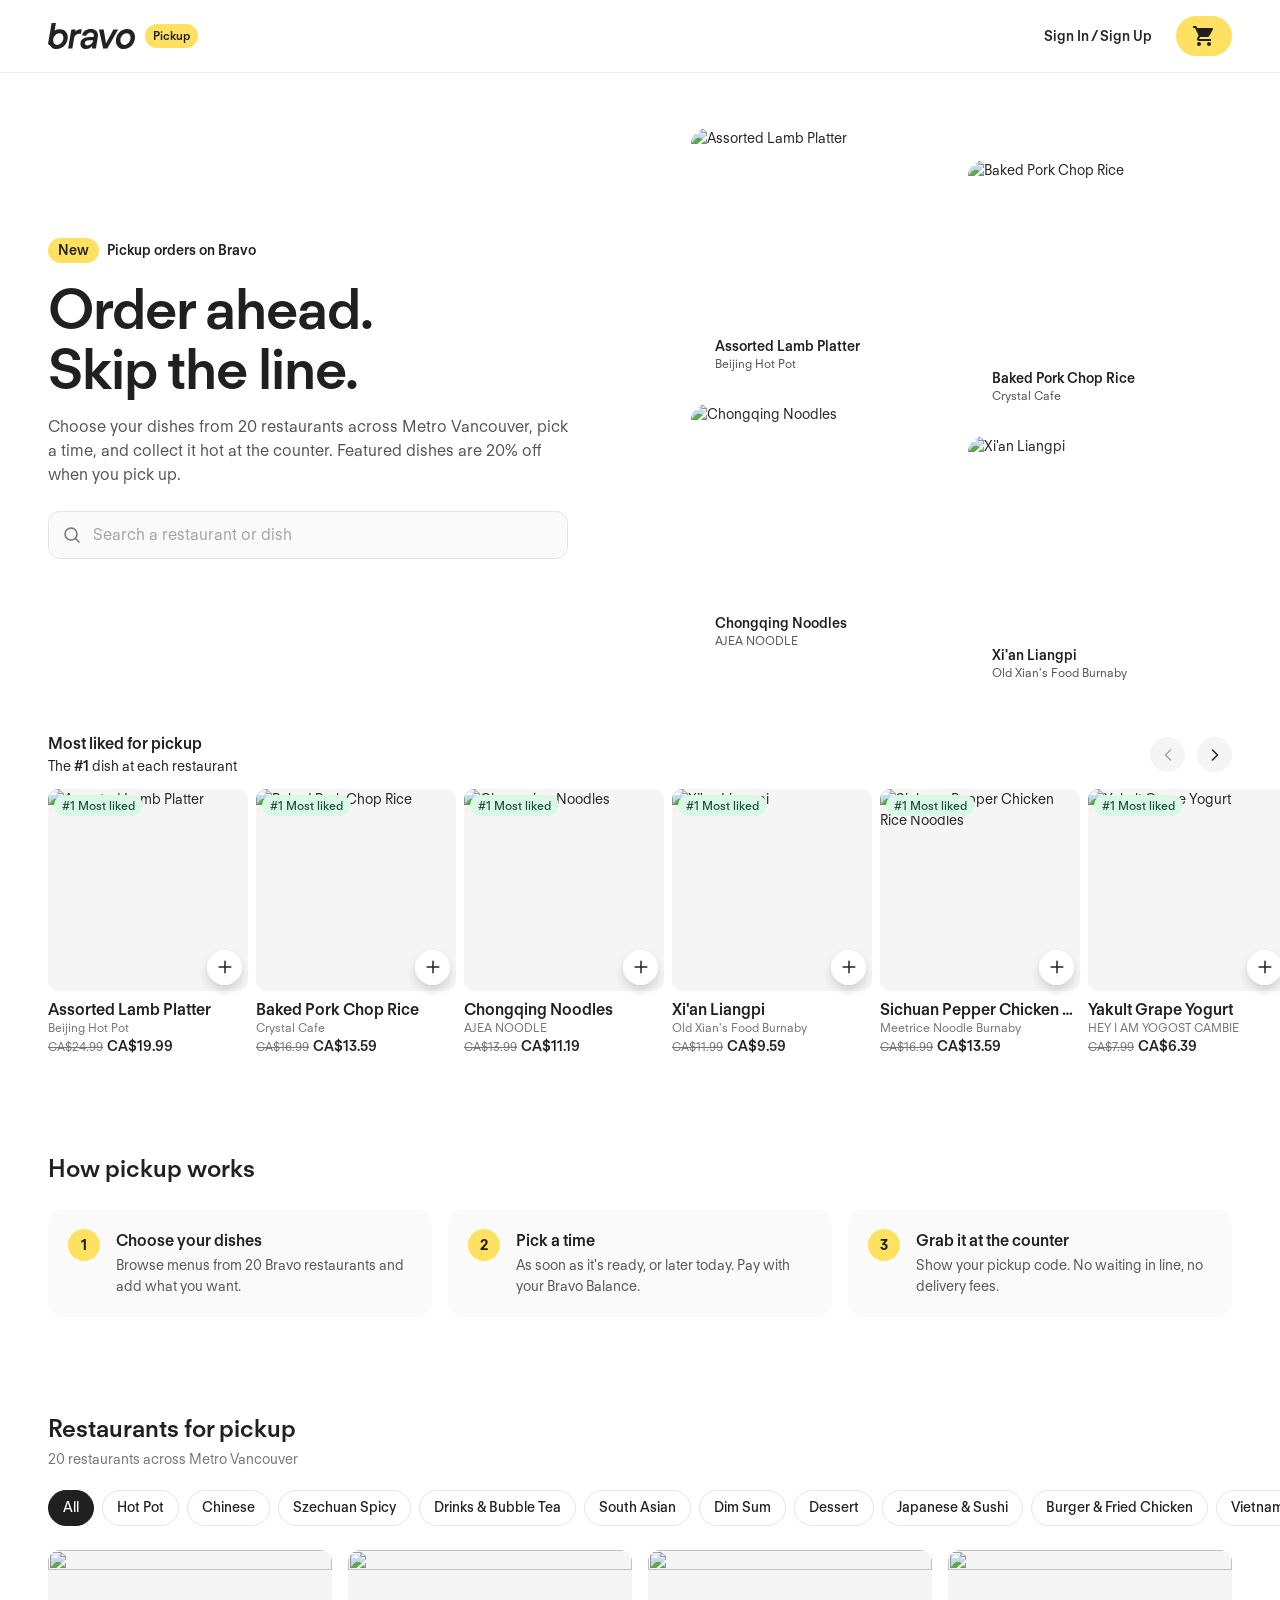
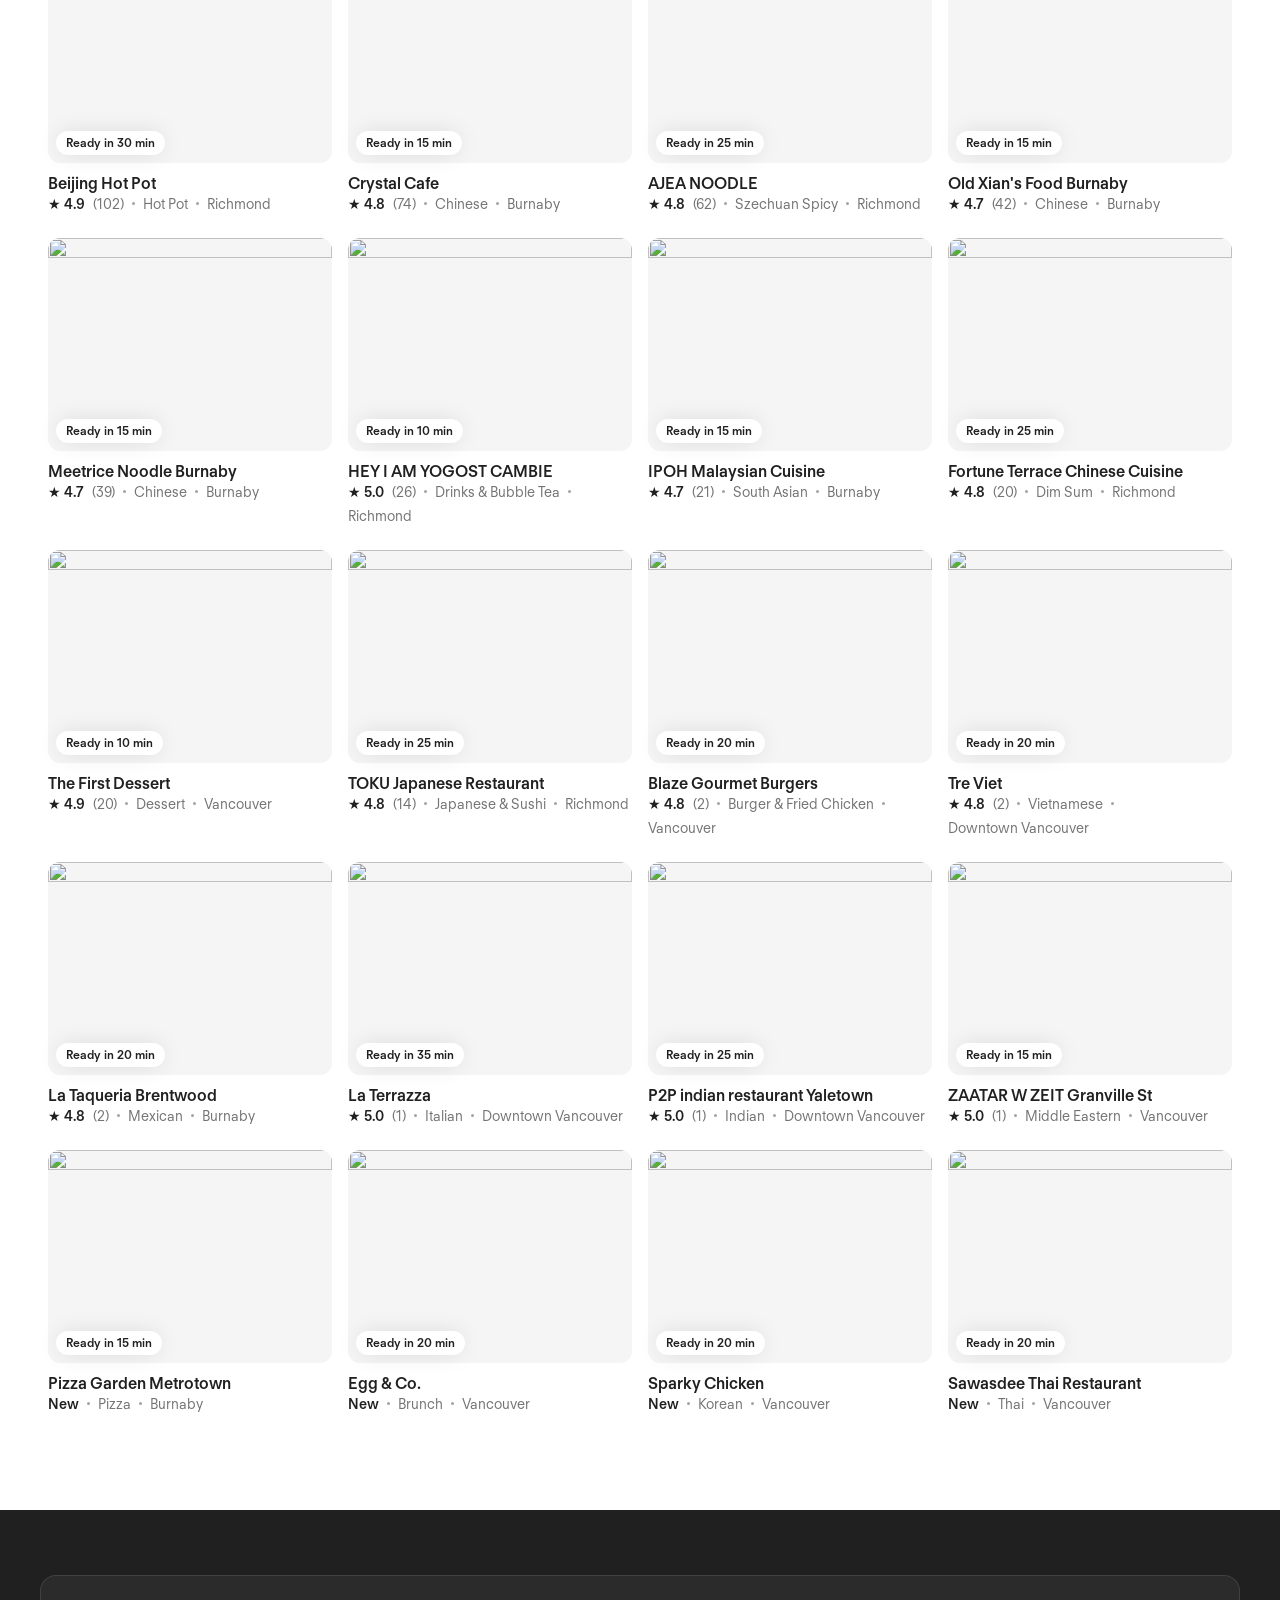
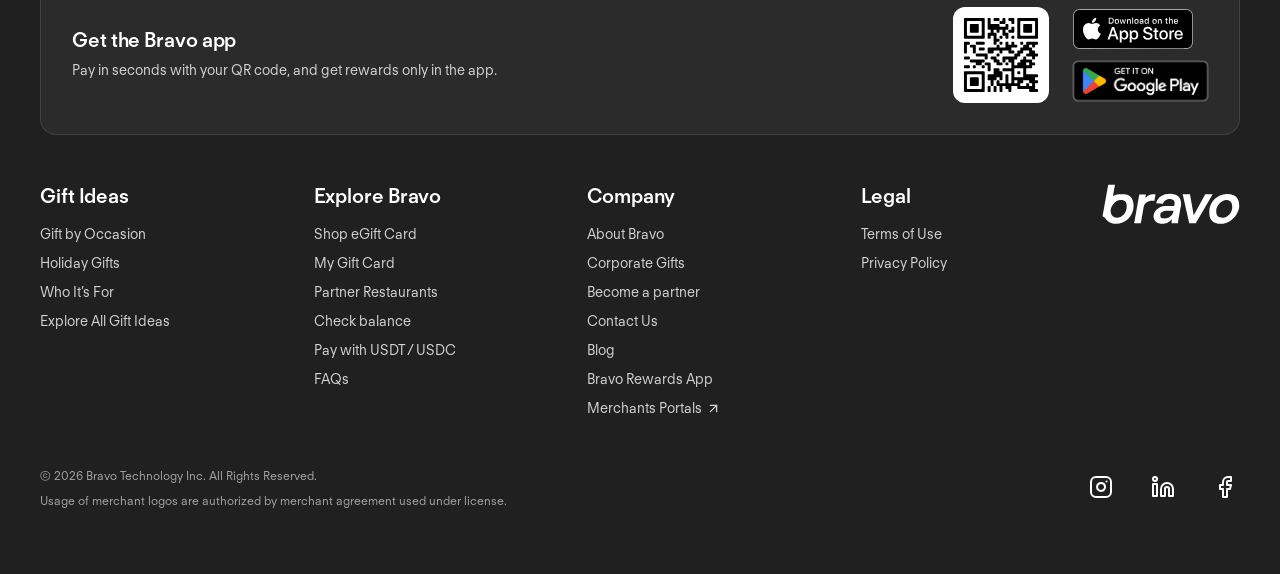
==== commit 1ed70bfc: "Say Bravo Balance in How pickup works and the sign-up dialog Co-Authored-By: Claude Opus 5.5 <norepl" ====
--- a/index.html
+++ b/index.html
@@ -59,7 +59,7 @@
       <h2 class="section-title" id="how">How pickup works</h2>
       <div class="steps">
         <div class="step"><span class="step-n">1</span><div><h3>Choose your dishes</h3><p>Browse menus from 20 Bravo restaurants and add what you want.</p></div></div>
-        <div class="step"><span class="step-n">2</span><div><h3>Pick a time</h3><p>As soon as it's ready, or later today. Pay with your Bravo Dining Gift Card.</p></div></div>
+        <div class="step"><span class="step-n">2</span><div><h3>Pick a time</h3><p>As soon as it's ready, or later today. Pay with your Bravo Balance.</p></div></div>
         <div class="step"><span class="step-n">3</span><div><h3>Grab it at the counter</h3><p>Show your pickup code. No waiting in line, no delivery fees.</p></div></div>
       </div>
     </section>
--- a/css/styles.css
+++ b/css/styles.css
@@ -234,20 +234,16 @@
 .store-head { display: flex; flex-wrap: wrap; align-items: flex-end; justify-content: space-between; gap: 16px 24px; margin-top: 24px; }
 .store-info { flex: 1 1 320px; min-width: 0; font-size: 16px; line-height: 24px; }
 .store-info h1 { font-size: 28px; line-height: 34px; font-weight: 700; letter-spacing: -0.01em; }
-.store-address { display: flex; align-items: center; gap: 8px; margin-top: 12px; }
-.store-address svg { flex: none; }
+.store-address { margin-top: 12px; }
 .ready-box { display: flex; flex-direction: column; align-items: center; max-width: 350px; margin-top: 16px; padding: 12px 16px; border: 1px solid var(--n200); border-radius: 12px; }
 .ready-box b { font-weight: 600; }
 .ready-box span { font-size: 12px; line-height: 16px; color: var(--n600); }
-.mode-toggle { display: flex; padding: 4px; border-radius: 999px; background: var(--n100); }
-.mode-toggle button { height: 36px; padding: 0 16px; border: 0; border-radius: 999px; background: transparent; font-size: 14px; font-weight: 600; }
-.mode-toggle [aria-pressed="true"] { background: var(--ink); color: var(--white); }
-.mode-toggle [aria-disabled="true"] { cursor: not-allowed; }
+.mode-pill { display: inline-flex; align-items: center; height: 36px; padding: 0 16px; border-radius: 999px; background: var(--ink); color: var(--white); font-size: 14px; font-weight: 600; }
 .open { color: var(--success-500); }
 
 .cat-nav {
   position: sticky; top: var(--nav-h); z-index: 30;
-  margin-top: 32px; background: var(--white); box-shadow: 0 1px 0 var(--n200);
+  margin-top: 32px; background: var(--white);
 }
 .cat-nav .chips { margin-top: 0; padding-top: 10px; padding-bottom: 10px; }
 .menu-cat { padding-top: 32px; scroll-margin-top: calc(var(--nav-h) + 64px); }
@@ -293,7 +289,10 @@
 .cart-line > img { width: 48px; height: 48px; border-radius: 8px; object-fit: cover; }
 .cart-line .grow { flex: 1; min-width: 0; }
 .cart-line .grow p:first-child { font-weight: 600; }
-.cart-line .grow p:last-child { color: var(--n500); }
+.line-price { display: flex; align-items: baseline; gap: 4px; }
+.line-price b { font-weight: 500; }
+.line-price s { font-size: 12px; color: var(--n500); }
+.line-save { font-size: 12px; line-height: 16px; font-weight: 500; }
 .stepper { display: grid; grid-template-columns: 32px 24px 32px; align-items: center; border-radius: 999px; background: var(--n100); }
 .stepper button { display: flex; align-items: center; justify-content: center; width: 32px; height: 32px; padding: 0; border: 0; border-radius: 999px; background: transparent; }
 .stepper button:hover { background: var(--n200); }
@@ -310,6 +309,11 @@
 .radio input { flex: none; accent-color: var(--ink); width: 20px; height: 20px; margin: 0; }
 .radio > span { font-weight: 600; line-height: 20px; }
 .radio small { display: block; margin-top: 2px; color: var(--n500); font-size: 12px; line-height: 16px; font-weight: 400; }
+.radio .pay-methods { display: flex; align-items: center; gap: 4px; margin-top: 4px; }
+.pay-methods img { height: 20px; width: auto; }
+.pay-logo { flex: none; margin-left: auto; }
+.bravo-logo { display: flex; align-items: center; justify-content: center; height: 28px; padding: 0 10px; border-radius: 8px; background: var(--yolk); }
+.radio > .bravo-logo { font-weight: 400; }
 .totals { display: grid; gap: 4px; }
 .totals div { display: flex; justify-content: space-between; }
 .totals .total { font-size: 16px; font-weight: 600; }
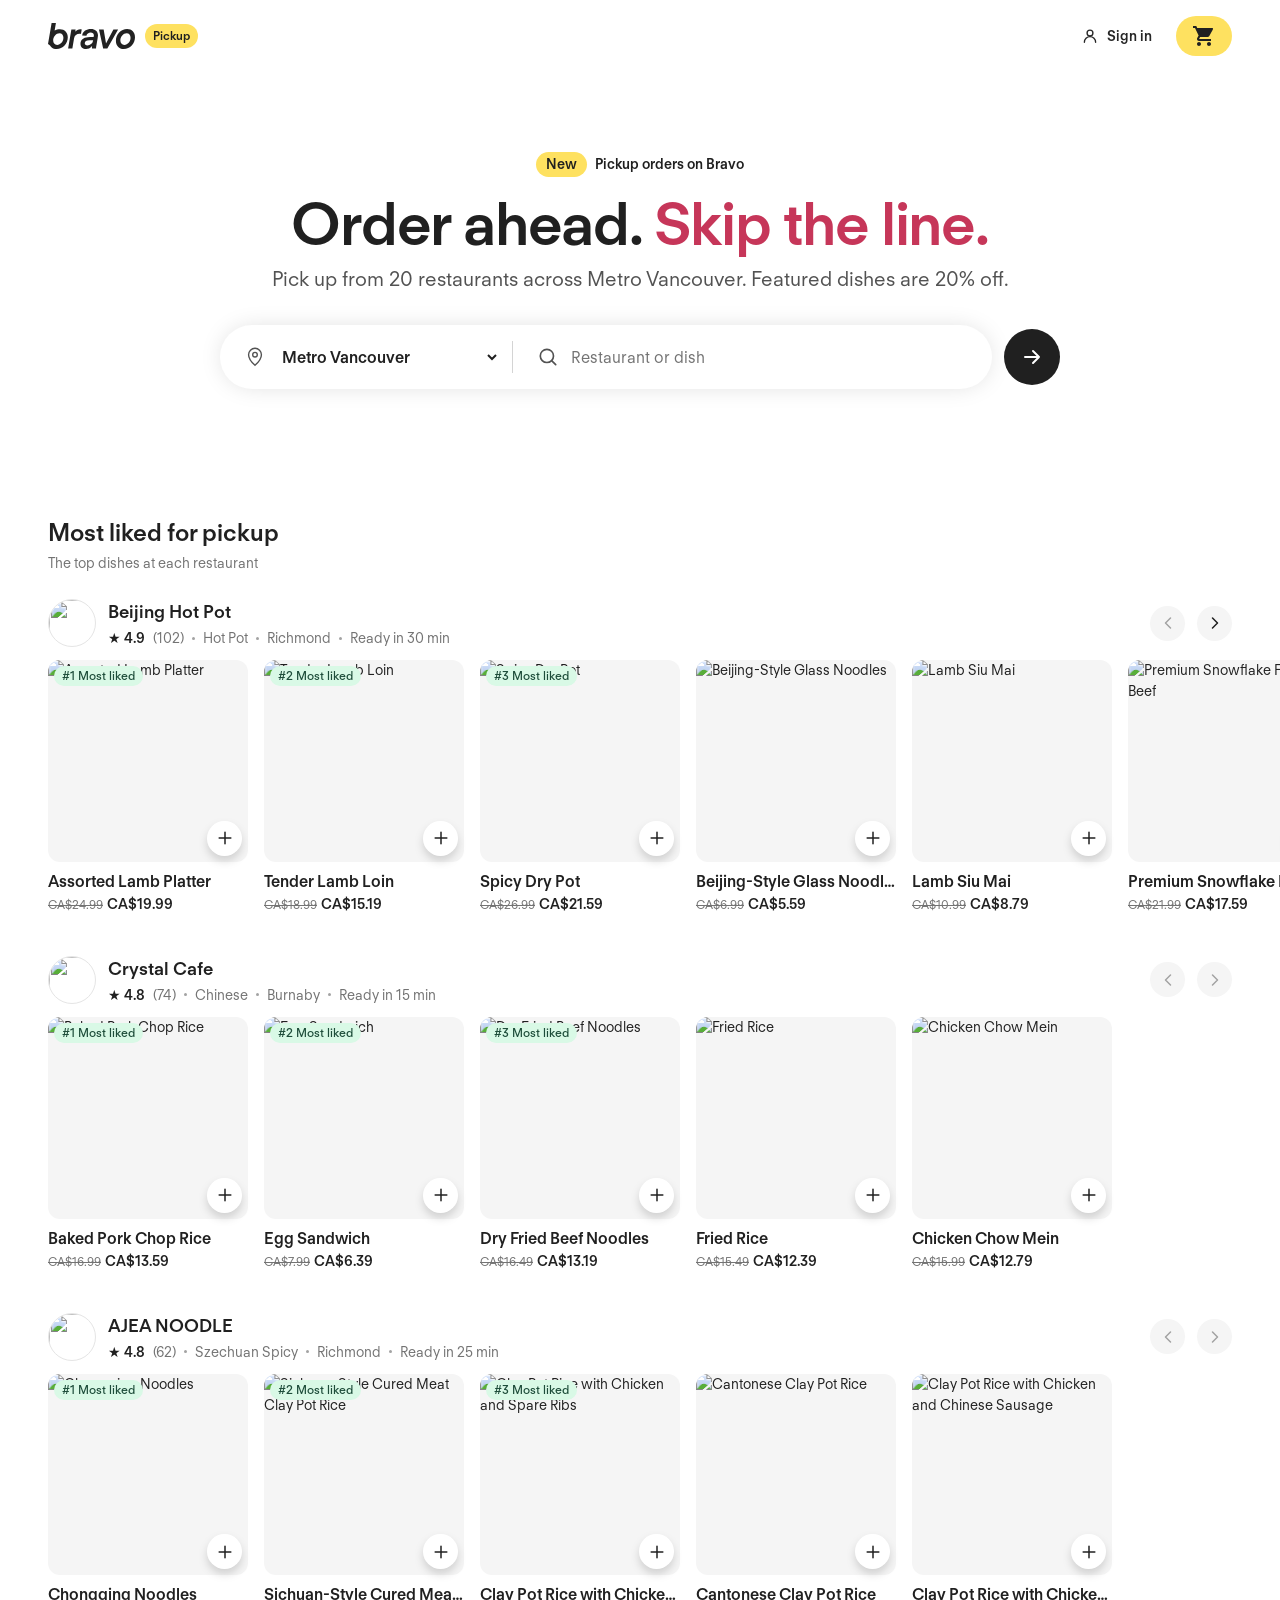
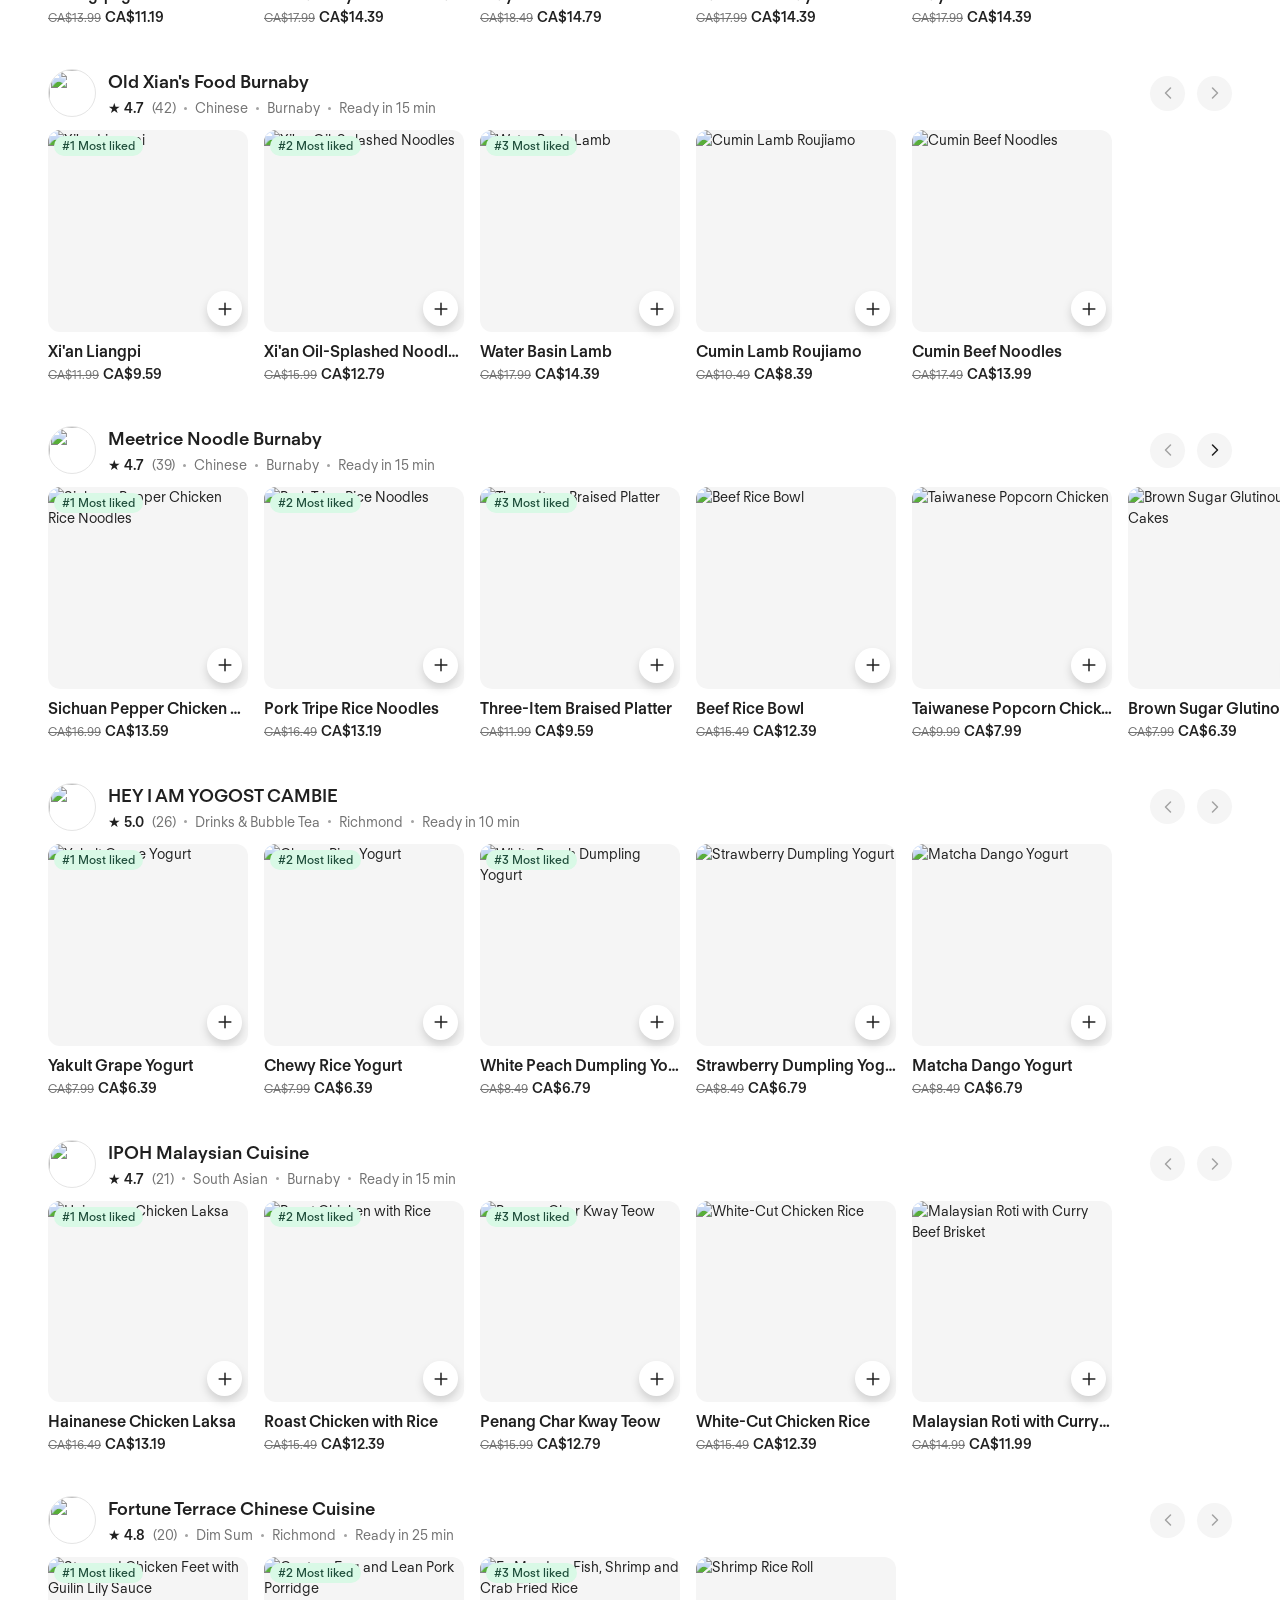
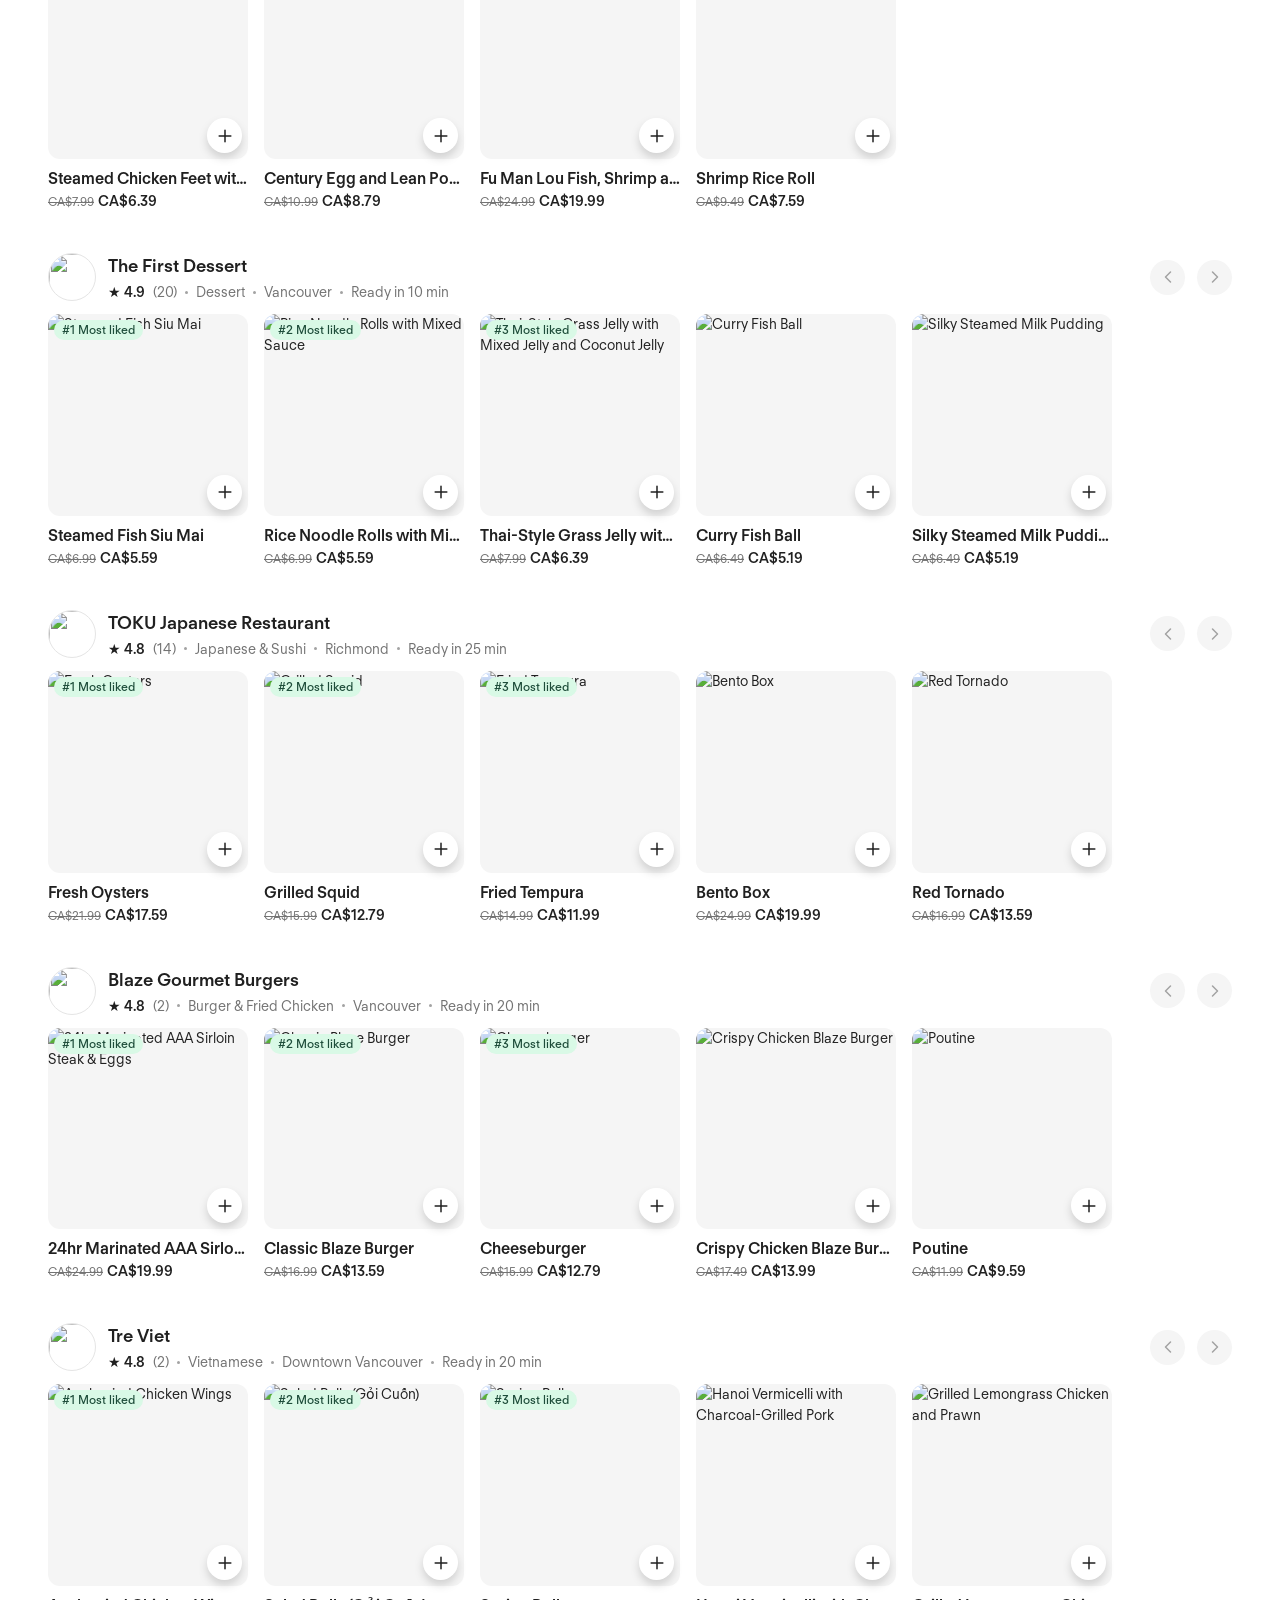
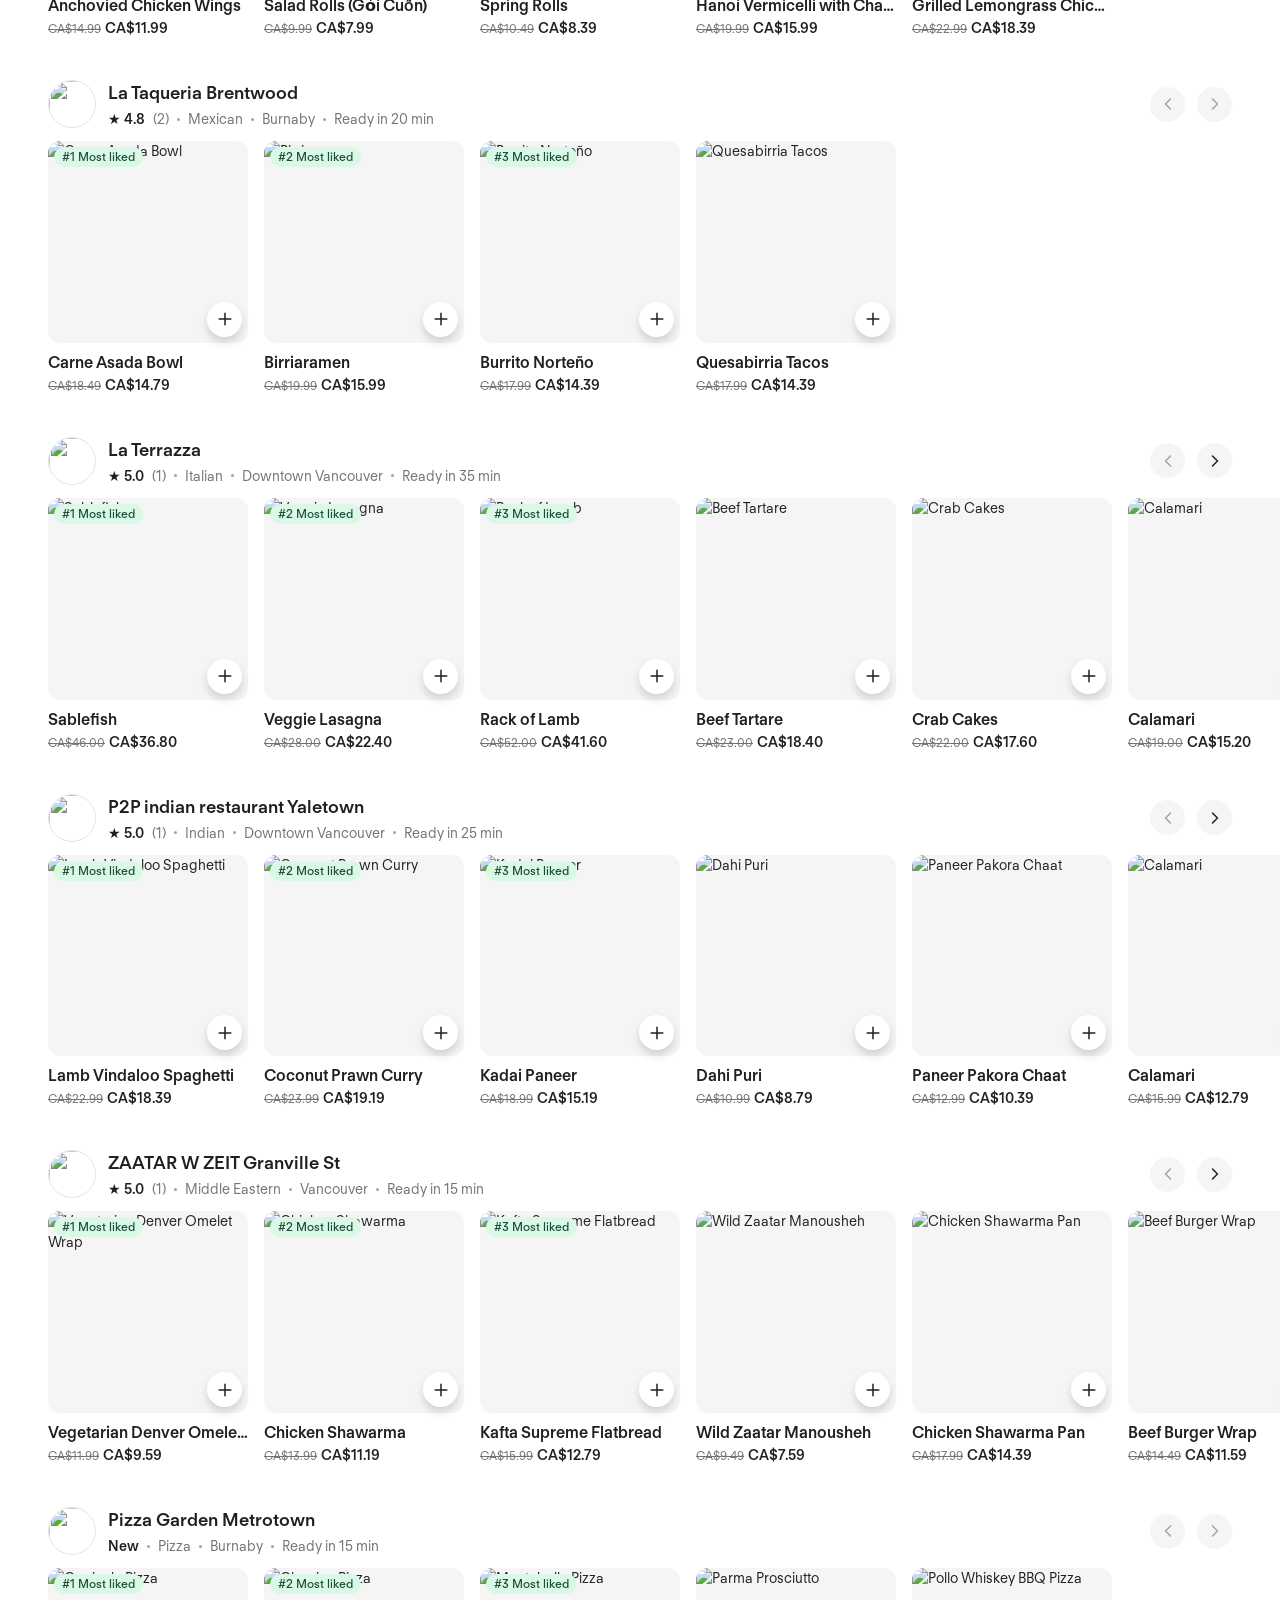
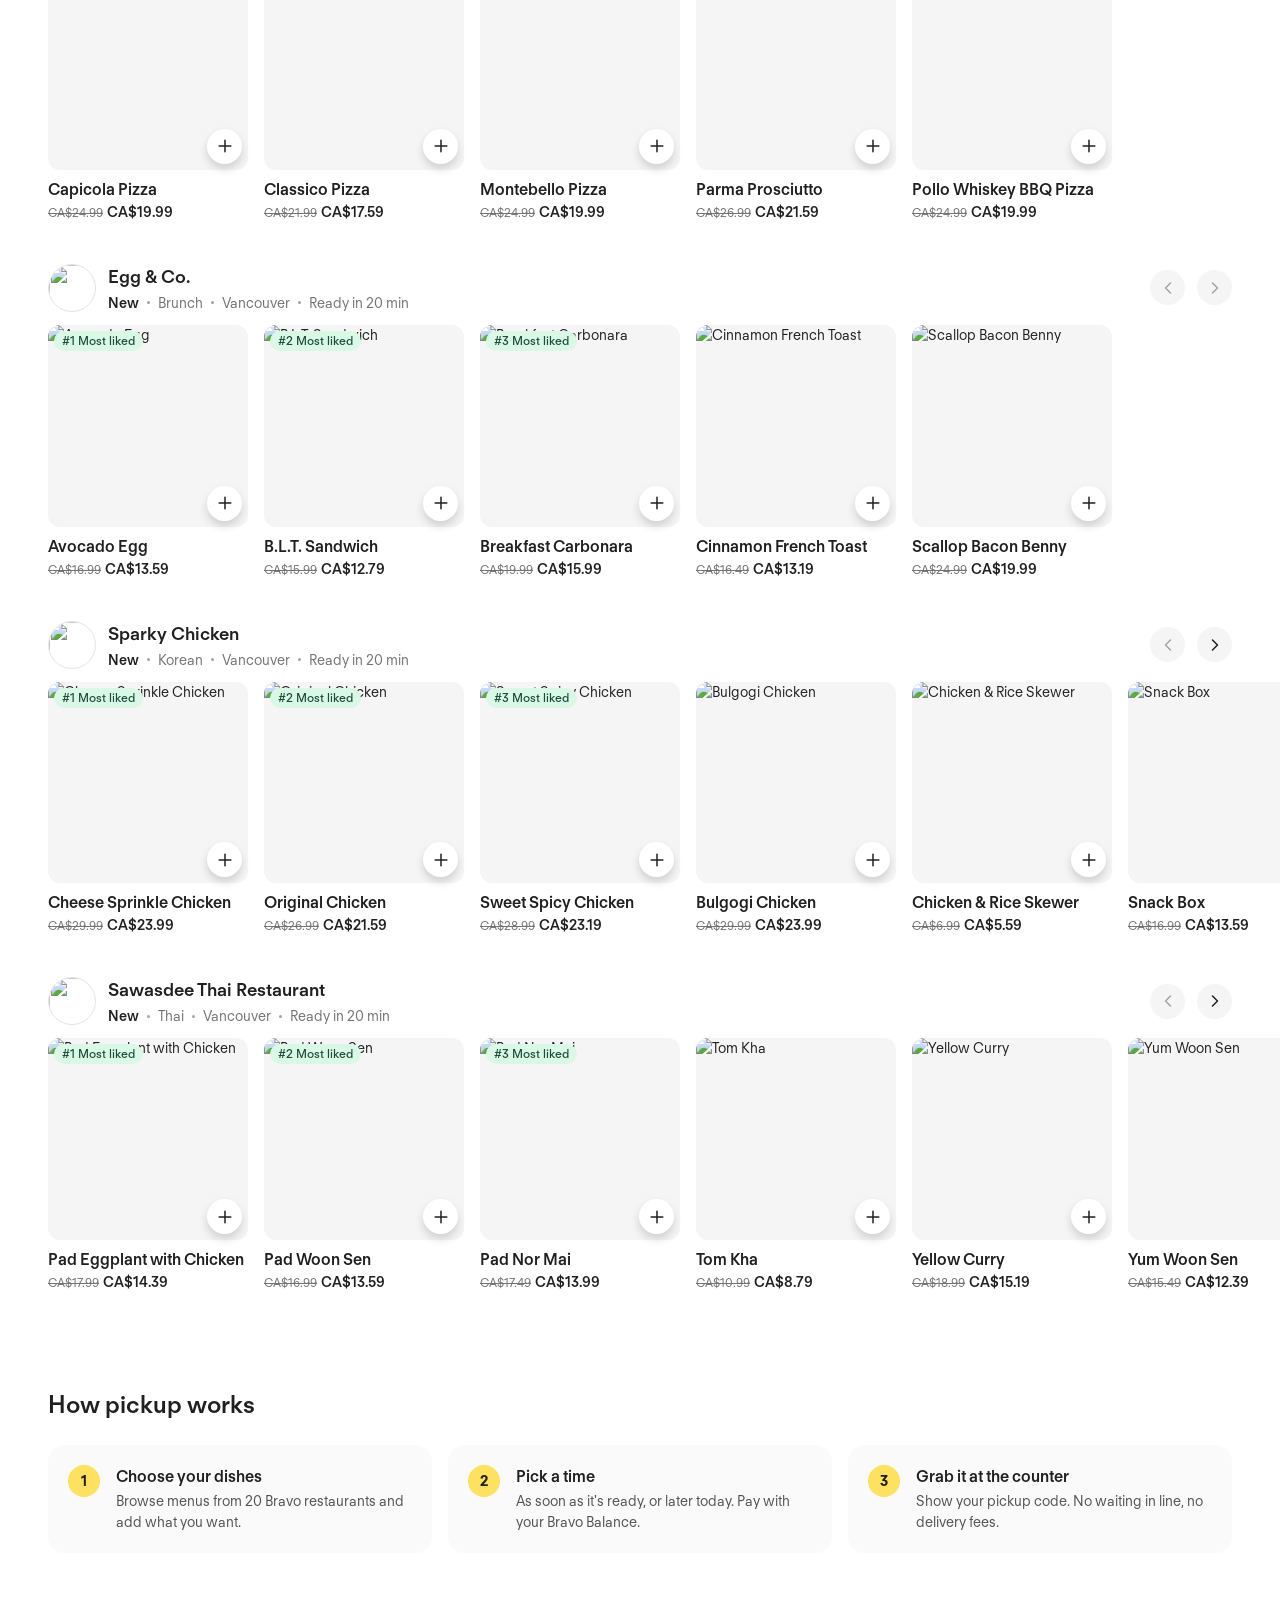
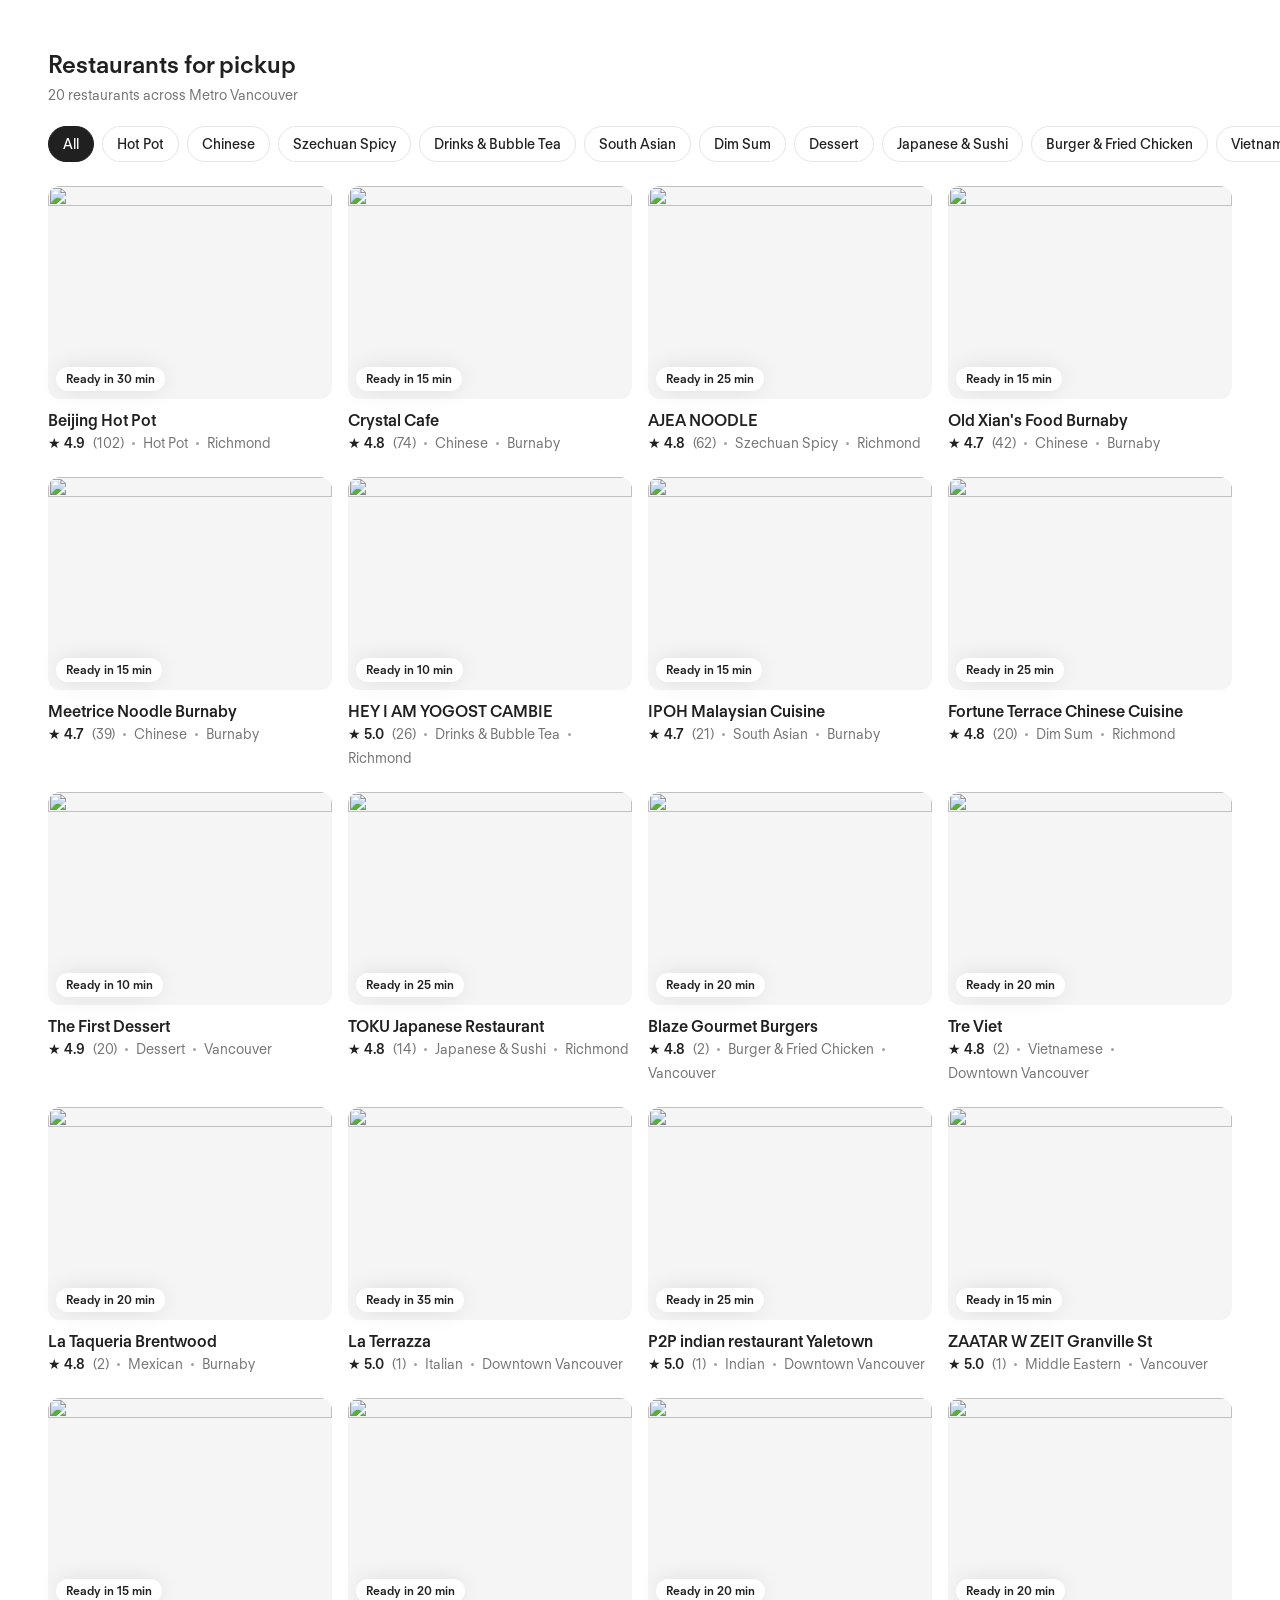
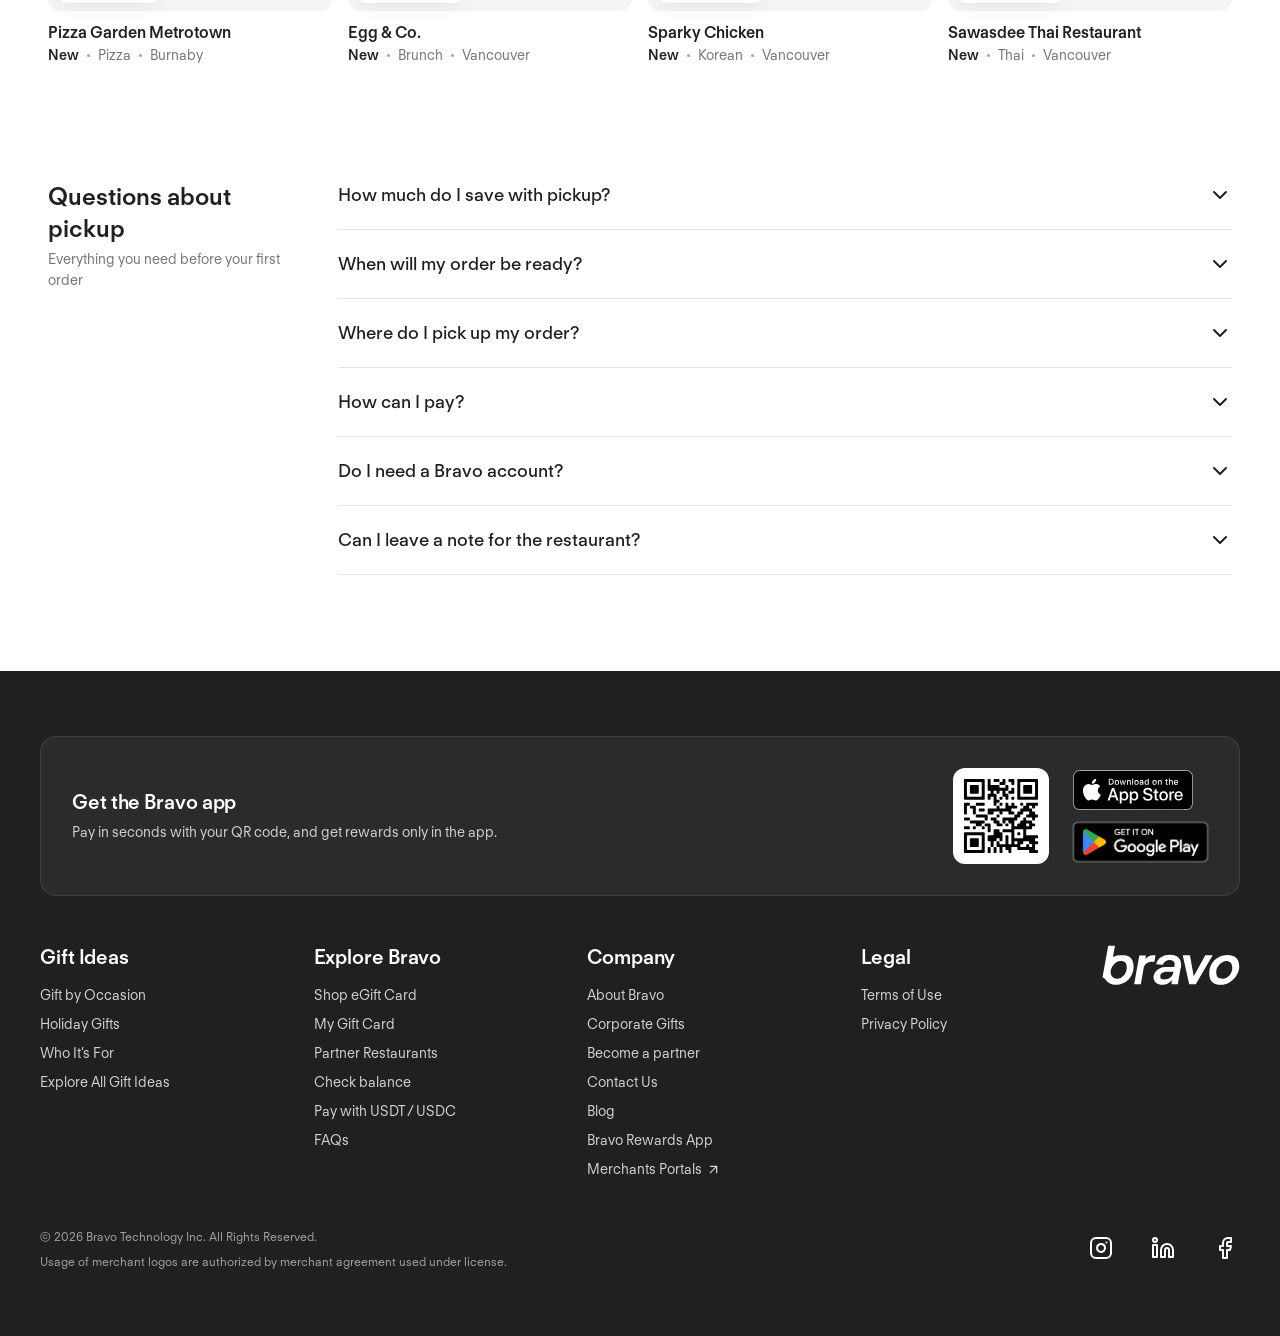
==== commit ed72a730: "Checkout page, ES modules, SEO metadata and faster loading - checkout.html: two-column checkout with" ====
--- a/index.html
+++ b/index.html
@@ -1,14 +1,34 @@
 <!doctype html>
-<html lang="en">
+<html lang="en-CA">
 <head>
   <meta charset="utf-8">
   <meta name="viewport" content="width=device-width, initial-scale=1">
   <title>Order Ahead for Pickup | Bravo</title>
+  <link rel="preconnect" href="https://bravo-auto.s3.ca-central-1.amazonaws.com">
+  <link rel="stylesheet" href="css/styles.css">
+  <link rel="preload" href="assets/fonts/FTRegolaNeue-Regular.woff2" as="font" type="font/woff2" crossorigin>
+  <link rel="preload" href="assets/fonts/FTRegolaNeue-Semibold.woff2" as="font" type="font/woff2" crossorigin>
+  <link rel="modulepreload" href="js/data.js">
+  <script type="module" src="js/pages/home.js"></script>
   <meta name="description" content="Order ahead from 20 Bravo restaurants across Metro Vancouver and pick it up hot. Featured dishes are 20% off for pickup.">
-  <link rel="preload" href="assets/fonts/FTRegolaNeue-Semibold.woff2" as="font" type="font/woff2" crossorigin>
-  <link rel="stylesheet" href="css/styles.css">
+  <link rel="canonical" href="./">
+  <meta property="og:type" content="website">
+  <meta property="og:site_name" content="Bravo">
+  <meta property="og:locale" content="en_CA">
+  <meta property="og:title" content="Order Ahead for Pickup | Bravo">
+  <meta property="og:description" content="Order ahead from 20 Bravo restaurants across Metro Vancouver and pick it up hot. Featured dishes are 20% off for pickup.">
+  <meta property="og:image" content="assets/og-image.jpg">
+  <meta property="og:image:width" content="1200">
+  <meta property="og:image:height" content="630">
+  <meta property="og:image:alt" content="Bravo Pickup: order ahead, skip the line">
+  <meta name="twitter:card" content="summary_large_image">
+  <script type="application/ld+json">{"@context":"https://schema.org","@type":"Organization","@id":"https://www.bravoup.ca/#organization","name":"Bravo","url":"https://www.bravoup.ca/","logo":"https://www.bravoup.ca/images/logo-bravo.svg","sameAs":["https://www.instagram.com/bravo_rewards_ca/","https://www.linkedin.com/company/bravoup/","https://www.facebook.com/bravorewardscanada/"]}</script>
+  <meta name="theme-color" content="#ffffff">
+  <link rel="icon" href="favicon.ico" sizes="32x32">
+  <link rel="icon" href="favicon.svg" type="image/svg+xml">
+  <link rel="apple-touch-icon" href="apple-touch-icon.png">
 </head>
-<body data-page="home">
+<body>
   <header class="nav">
     <div class="container">
       <a class="nav-brand" href="index.html" aria-label="Bravo pickup home">
@@ -24,35 +44,37 @@
 
   <main>
     <section class="hero">
-      <div class="container hero-grid">
-        <div>
-          <p class="hero-kicker"><span>New</span> Pickup orders on Bravo</p>
-          <h1>Order ahead.<br>Skip the line.</h1>
-          <p class="hero-lede">Choose your dishes from 20 restaurants across Metro Vancouver, pick a time, and collect it hot at the counter. Featured dishes are 20% off when you pick up.</p>
-          <label class="search">
-            <span class="sr-only">Search restaurants or dishes</span>
-            <svg width="20" height="20" viewBox="0 0 20 20" fill="none" aria-hidden="true"><circle cx="9" cy="9" r="6" stroke="currentColor" stroke-width="1.5"/><path d="m13.5 13.5 3.5 3.5" stroke="currentColor" stroke-width="1.5" stroke-linecap="round"/></svg>
-            <input type="search" placeholder="Search a restaurant or dish" autocomplete="off" data-search>
-          </label>
-        </div>
-        <div class="hero-art" data-hero-art aria-hidden="true"></div>
+      <div class="container">
+        <p class="hero-kicker"><span>New</span> Pickup orders on Bravo</p>
+        <h1>Order ahead. <em>Skip the line.</em></h1>
+        <p class="hero-lede">Pick up from 20 restaurants across Metro Vancouver. Featured dishes are 20% off.</p>
+        <form class="finder" role="search" data-finder>
+          <div class="finder-bar">
+            <label class="finder-field finder-city">
+              <span class="sr-only">City</span>
+              <svg width="22" height="22" viewBox="0 0 24 24" fill="none" stroke="currentColor" stroke-width="1.5" aria-hidden="true"><path d="M12 21s-7-6.1-7-11.5a7 7 0 0 1 14 0C19 14.9 12 21 12 21z"/><circle cx="12" cy="9.5" r="2.5"/></svg>
+              <select data-city>
+                <option value="">Metro Vancouver</option>
+                <option>Vancouver</option>
+                <option>Burnaby</option>
+                <option>Richmond</option>
+              </select>
+            </label>
+            <label class="finder-field finder-query">
+              <span class="sr-only">Search restaurants or dishes</span>
+              <svg width="22" height="22" viewBox="0 0 20 20" fill="none" aria-hidden="true"><circle cx="9" cy="9" r="6" stroke="currentColor" stroke-width="1.5"/><path d="m13.5 13.5 3.5 3.5" stroke="currentColor" stroke-width="1.5" stroke-linecap="round"/></svg>
+              <input type="search" placeholder="Restaurant or dish" autocomplete="off" data-search>
+            </label>
+          </div>
+          <button class="finder-go" type="submit" aria-label="Show restaurants"><svg width="24" height="24" viewBox="0 0 24 24" fill="none" stroke="currentColor" stroke-width="2" stroke-linecap="round" stroke-linejoin="round" aria-hidden="true"><path d="M5 12h14M13 6l6 6-6 6"/></svg></button>
+        </form>
       </div>
     </section>
 
     <section class="section container" aria-labelledby="most-liked">
-      <div class="dish-row" data-carousel>
-        <div class="dish-row-head">
-          <div class="dish-row-title">
-            <h2 id="most-liked">Most liked for pickup</h2>
-            <p>The <b>#1</b> dish at each restaurant</p>
-          </div>
-          <div class="dish-row-nav">
-            <button class="round-btn" type="button" data-prev aria-label="Previous dishes"><img class="on flip" src="assets/icons/chevron-right.svg" alt="" width="20" height="20"><img class="off" src="assets/icons/chevron-left.svg" alt="" width="20" height="20"></button>
-            <button class="round-btn" type="button" data-next aria-label="More dishes"><img class="on" src="assets/icons/chevron-right.svg" alt="" width="20" height="20"><img class="off flip" src="assets/icons/chevron-left.svg" alt="" width="20" height="20"></button>
-          </div>
-        </div>
-        <div class="dish-track hide-scrollbar" data-track data-top-dishes></div>
-      </div>
+      <h2 class="section-title" id="most-liked">Most liked for pickup</h2>
+      <p class="section-sub">The top dishes at each restaurant</p>
+      <div class="brand-rows" data-brand-rows></div>
     </section>
 
     <section class="section container" aria-labelledby="how">
@@ -71,6 +93,40 @@
       <div class="store-grid" data-store-grid></div>
       <p class="empty" hidden data-empty>No restaurants match that search.</p>
     </section>
+
+    <!-- Follows the bravoup.ca FAQ (components/Faq.vue): title column, then questions split by hairlines -->
+    <section class="section container faq" aria-labelledby="faq">
+      <div class="faq-head">
+        <h2 class="section-title" id="faq">Questions about pickup</h2>
+        <p class="section-sub">Everything you need before your first order</p>
+      </div>
+      <div class="faq-list">
+        <details>
+          <summary>How much do I save with pickup?</summary>
+          <p>Featured dishes are 20% off when you order for pickup, and there are no delivery fees. Some restaurants also have offers, shown under "Offers &amp; savings" on their page.</p>
+        </details>
+        <details>
+          <summary>When will my order be ready?</summary>
+          <p>Each restaurant shows its ready time at the top of its page. At checkout, pick "As soon as it's ready" or a 15-minute slot later today.</p>
+        </details>
+        <details>
+          <summary>Where do I pick up my order?</summary>
+          <p>At the restaurant's counter. Show the pickup code from your confirmation and grab your food, with no waiting in line.</p>
+        </details>
+        <details>
+          <summary>How can I pay?</summary>
+          <p>With your Bravo Balance, or by credit card through Stripe. We take Visa, Mastercard, Amex, Alipay and WeChat Pay.</p>
+        </details>
+        <details>
+          <summary>Do I need a Bravo account?</summary>
+          <p>Yes. You can browse menus and fill your cart without one, but you'll need to sign in or sign up to place an order.</p>
+        </details>
+        <details>
+          <summary>Can I leave a note for the restaurant?</summary>
+          <p>Yes. Add a note to any dish for the kitchen when you add it to your cart, and a note for the whole order at checkout.</p>
+        </details>
+      </div>
+    </section>
   </main>
 
 <!-- Same as the bravoup.ca gift card footer (components/Footer.vue in bravo_web_client_v2) -->
@@ -83,10 +139,10 @@
           <p>Pay in seconds with your QR code, and get rewards only in the app.</p>
         </div>
         <div class="footer-app-get">
-          <div class="footer-qr"><img src="assets/badges/get-app-qr.svg" alt="QR code to download the Bravo app" width="80" height="80"></div>
+          <div class="footer-qr"><img loading="lazy" decoding="async" src="assets/badges/get-app-qr.svg" alt="QR code to download the Bravo app" width="80" height="80"></div>
           <div class="footer-badges">
-            <a href="https://apps.apple.com/app/bravo-rewards/id6477488926" target="_blank" rel="noopener noreferrer"><img src="assets/badges/app-store.svg" alt="Download on the App Store" width="120" height="40"></a>
-            <a class="gplay" href="https://play.google.com/store/apps/details?id=ca.bravoup.app" target="_blank" rel="noopener noreferrer"><img src="assets/badges/google-play.png" alt="Get it on Google Play" width="155" height="60"></a>
+            <a href="https://apps.apple.com/app/bravo-rewards/id6477488926" target="_blank" rel="noopener noreferrer"><img loading="lazy" decoding="async" src="assets/badges/app-store.svg" alt="Download on the App Store" width="120" height="40"></a>
+            <a class="gplay" href="https://play.google.com/store/apps/details?id=ca.bravoup.app" target="_blank" rel="noopener noreferrer"><img loading="lazy" decoding="async" src="assets/badges/google-play.png" alt="Get it on Google Play" width="155" height="60"></a>
           </div>
         </div>
       </section>
@@ -123,9 +179,8 @@
 
   <button class="cart-bar" type="button" hidden data-cart-bar data-open-cart></button>
   <dialog class="drawer" aria-labelledby="cart-title" data-drawer></dialog>
-  <dialog class="modal" aria-labelledby="auth-title" data-auth-dialog></dialog>
+  <dialog class="auth-modal" aria-labelledby="auth-title" data-auth-dialog></dialog>
+  <dialog class="modal dish-modal" aria-labelledby="dish-title" data-dish-dialog></dialog>
 
-  <script src="js/data.js"></script>
-  <script src="js/app.js"></script>
 </body>
 </html>
--- a/css/styles.css
+++ b/css/styles.css
@@ -15,6 +15,7 @@
   --n500: #737373; --n600: #525252; --n700: #404040; --n800: #262626; --n950: #0a0a0a;
   --success-100: #d9f9e6;
   --success-500: #1e4d3a;
+  --saving: #008236; /* savings and bonus text in the cart: green-700, the darker shade of #00C950 that reaches 4.95:1 on white; not a design system colour */
   --shadow-1: 0 0 25px -4px rgba(0, 0, 0, 0.15);
   --shadow-2: 0 0 25px -4px rgba(0, 0, 0, 0.25);
   --nav-h: 64px;
@@ -33,10 +34,12 @@
   color: var(--ink);
   font: 400 14px/1.5 'FT Regola Neue', system-ui, sans-serif;
   overflow-x: hidden;
+  -webkit-font-smoothing: antialiased; /* as bravoup.ca's body: grayscale smoothing, so Semibold doesn't render heavy on a Mac */
+  -moz-osx-font-smoothing: grayscale;
 }
 img { display: block; max-width: 100%; }
 a { color: inherit; }
-button, input, select { font: inherit; color: inherit; }
+button, input, select, textarea { font: inherit; color: inherit; }
 button { cursor: pointer; }
 h1, h2, h3, p { margin: 0; }
 :focus-visible { outline: 2px solid var(--ink); outline-offset: 2px; }
@@ -54,10 +57,35 @@
 .nav {
   position: sticky; top: 0; z-index: 40;
   height: var(--nav-h);
+  background: var(--white);
+  transition: background-color 0.3s cubic-bezier(0.22, 1, 0.36, 1), backdrop-filter 0.3s cubic-bezier(0.22, 1, 0.36, 1);
+}
+/* frosted once the page scrolls under it; instead of a hard edge, a blurred white fade hangs below */
+.nav.scrolled {
   background: rgba(255, 255, 255, 0.85);
   backdrop-filter: blur(12px); -webkit-backdrop-filter: blur(12px);
-  box-shadow: 0 1px 0 rgba(32, 32, 32, 0.08);
-}
+}
+/* Progressive fade: a strong blur just below the bar, a lighter one further down, both masked with eased
+   gradients so the page melts into the bar instead of meeting an edge. */
+.nav::before, .nav::after, .cat-nav::before, .cat-nav::after {
+  content: ''; position: absolute; left: 0; right: 0; top: 100%; pointer-events: none;
+  opacity: 0; transition: opacity 0.4s cubic-bezier(0.22, 1, 0.36, 1);
+}
+.nav::before, .cat-nav::before {
+  height: 24px;
+  backdrop-filter: blur(10px); -webkit-backdrop-filter: blur(10px);
+  -webkit-mask-image: linear-gradient(#000, rgba(0, 0, 0, 0.6) 40%, rgba(0, 0, 0, 0.2) 75%, transparent);
+  mask-image: linear-gradient(#000, rgba(0, 0, 0, 0.6) 40%, rgba(0, 0, 0, 0.2) 75%, transparent);
+}
+.nav::after, .cat-nav::after {
+  height: 56px;
+  background: linear-gradient(rgba(255, 255, 255, 0.85), rgba(255, 255, 255, 0.55) 20%, rgba(255, 255, 255, 0.25) 45%, rgba(255, 255, 255, 0.08) 70%, rgba(255, 255, 255, 0));
+  backdrop-filter: blur(3px); -webkit-backdrop-filter: blur(3px);
+  -webkit-mask-image: linear-gradient(#000, rgba(0, 0, 0, 0.7) 30%, rgba(0, 0, 0, 0.3) 60%, rgba(0, 0, 0, 0.08) 85%, transparent);
+  mask-image: linear-gradient(#000, rgba(0, 0, 0, 0.7) 30%, rgba(0, 0, 0, 0.3) 60%, rgba(0, 0, 0, 0.08) 85%, transparent);
+}
+.nav.scrolled::before, .nav.scrolled::after, .cat-nav.stuck::before, .cat-nav.stuck::after { opacity: 1; }
+@media (prefers-reduced-motion: reduce) { .nav, .nav::before, .nav::after, .cat-nav::before, .cat-nav::after { transition: none; } }
 .nav .container { height: 100%; display: flex; align-items: center; justify-content: space-between; gap: 16px; }
 .nav-brand { display: flex; align-items: center; gap: 10px; text-decoration: none; }
 .nav-brand:hover { opacity: 0.8; }
@@ -71,7 +99,66 @@
 .btn-ghost:hover { background: var(--n100); }
 .nav-actions { display: flex; align-items: center; gap: 8px; }
 .auth-slot { display: contents; }
-.nav-user { font-size: 14px; color: var(--n600); white-space: nowrap; }
+/* signed in: avatar + name menu and the "My Gift Card" button, as in bravoup.ca's GiftCardNavBar */
+.avatar { flex: none; width: 24px; height: 24px; border-radius: 999px; object-fit: cover; }
+.user-menu { position: relative; }
+.user-menu summary { list-style: none; cursor: pointer; }
+.user-menu summary::-webkit-details-marker { display: none; }
+.user-menu[open] summary { background: var(--n100); }
+.user-menu summary svg { color: var(--n500); }
+.user-name { max-width: 120px; overflow: hidden; text-overflow: ellipsis; white-space: nowrap; }
+.user-menu-list {
+  position: absolute; right: 0; top: calc(100% + 8px); z-index: 50; width: 240px; padding: 4px;
+  border-radius: 12px; background: var(--white); box-shadow: var(--shadow-2);
+}
+.user-menu-list a, .user-menu-list button {
+  display: flex; align-items: center; gap: 8px; width: 100%; padding: 8px 10px; border: 0; border-radius: 6px;
+  background: var(--white); color: var(--ink); font-size: 14px; line-height: 20px; text-align: left; text-decoration: none;
+  transition: background-color 0.15s;
+}
+.user-menu-list a:hover, .user-menu-list button:hover { background: var(--n50); }
+.user-menu-list a:active, .user-menu-list button:active { background: var(--n100); }
+.user-menu-list svg { flex: none; color: var(--n600); }
+/* HeroButton "primary", size sm: Ink at 95%, an inner glow, and two lights (gold, berry) travelling round the rim */
+.hero-btn {
+  position: relative; isolation: isolate; display: inline-flex; align-items: center; gap: 8px;
+  height: 40px; padding: 0 18px; border-radius: 12px; white-space: nowrap; text-decoration: none;
+  background: color-mix(in oklch, var(--ink) 95%, transparent); color: var(--white); font-size: 14px; font-weight: 600;
+  box-shadow: 0 2px 2px rgb(0 0 0 / 0.15), inset 0 0 12px var(--ink);
+  transition: box-shadow 0.65s cubic-bezier(0.785, 0.135, 0.15, 0.86), transform 0.3s ease;
+}
+.hero-btn:hover { transform: translateY(-1px); box-shadow: 0 2px 2px rgb(0 0 0 / 0.15), inset 0 0 18px var(--ink); }
+.hero-btn:active { transform: scale(0.98); }
+.hero-btn__rim {
+  position: absolute; inset: 0; z-index: -1; overflow: hidden; padding: 1px; border-radius: inherit; pointer-events: none;
+  -webkit-mask: linear-gradient(#000 0 0) content-box, linear-gradient(#000 0 0); -webkit-mask-composite: xor;
+  mask: linear-gradient(#000 0 0) content-box exclude, linear-gradient(#000 0 0);
+}
+.hero-btn__rim i {
+  position: absolute; top: 0; left: 0; width: 80px; height: 24px; border-radius: 999px;
+  background: radial-gradient(closest-side, var(--yolk-600), var(--yolk-600) 20%, transparent);
+  offset-path: inset(0 round 12px); offset-anchor: center; offset-rotate: 0deg;
+  animation: hero-btn-travel 4s linear infinite;
+}
+.hero-btn__rim i + i { background: radial-gradient(closest-side, var(--berry), var(--berry) 20%, transparent); animation-delay: -2s; }
+@keyframes hero-btn-travel { from { offset-distance: 0%; } to { offset-distance: 100%; } }
+@supports not (offset-path: inset(0)) {
+  .hero-btn__rim { background: linear-gradient(135deg, rgb(255 255 255 / 0.35), rgb(255 255 255 / 0.05) 40%, rgb(255 255 255 / 0.05) 60%, var(--yolk)); }
+  .hero-btn__rim i { display: none; }
+}
+@media (prefers-reduced-motion: reduce) { .hero-btn__rim i { animation: none; display: none; } .hero-btn:hover { transform: none; } }
+/* phones: a grey chip with the whole-dollar balance instead */
+.gift-chip {
+  display: none; align-items: center; gap: 6px; height: 36px; padding: 0 12px; border-radius: 999px;
+  background: var(--n100); color: var(--ink); font-size: 14px; font-weight: 600; text-decoration: none; font-variant-numeric: tabular-nums;
+}
+.gift-chip:hover { background: var(--n200); }
+@media (max-width: 959px) {
+  .hero-btn { display: none; }
+  .gift-chip { display: inline-flex; }
+  .user-name, .user-menu summary svg { display: none; }
+  .user-menu summary { padding: 0 8px; }
+}
 .cart-pill {
   display: inline-flex; align-items: center; gap: 12px;
   height: 40px; padding: 0 16px; border: 0; border-radius: 999px;
@@ -82,7 +169,6 @@
 .cart-count { font-size: 16px; line-height: 20px; font-weight: 700; }
 .cart-count:empty { display: none; }
 @media (max-width: 479px) {
-  .nav-user { display: none; }
   .nav-actions .btn-ghost { padding: 0 8px; }
 }
 @media (max-width: 399px) { .nav-tag { display: none; } }
@@ -100,35 +186,44 @@
 .btn-light:hover { background: var(--n200); }
 
 /* ── Hero ──────────────────────────────────────── */
-.hero { padding: 32px 0 8px; }
-.hero-grid { display: grid; gap: 32px; align-items: center; }
+/* centred headline over a white pill bar: city | search, then a round go button */
+.hero { padding: 48px 0; background: var(--white); text-align: center; }
 .hero-kicker { display: inline-flex; align-items: center; gap: 8px; font-size: 14px; font-weight: 600; }
 .hero-kicker span { padding: 2px 10px; border-radius: 999px; background: var(--yolk); }
-.hero h1 { margin-top: 16px; font-size: 40px; line-height: 44px; font-weight: 600; letter-spacing: -0.02em; }
-.hero-lede { margin-top: 16px; max-width: 520px; color: var(--n600); font-size: 16px; line-height: 24px; }
-.search { position: relative; display: block; margin-top: 24px; max-width: 520px; }
-.search input {
-  width: 100%; height: 48px; padding: 0 16px 0 44px;
-  border: 1px solid var(--n200); border-radius: 12px; background: var(--n50); font-size: 16px;
-}
-.search input::placeholder { color: var(--n400); }
-.search input:focus { outline: none; border-color: var(--ink); background: var(--white); }
-.search svg { position: absolute; left: 14px; top: 14px; color: var(--n500); }
-.hero-art { display: none; }
+.hero h1 { margin-top: 16px; font-size: 36px; line-height: 40px; font-weight: 600; letter-spacing: -0.02em; }
+.hero h1 em { font-style: normal; color: var(--berry); }
+.hero-lede { margin-top: 12px; color: var(--n600); font-size: 16px; line-height: 24px; }
+.finder { display: flex; align-items: center; gap: 12px; max-width: 840px; margin: 32px auto 0; text-align: left; }
+.finder-bar {
+  flex: 1; min-width: 0; display: flex; flex-direction: column;
+  border-radius: 24px; background: var(--white); box-shadow: var(--shadow-1);
+}
+.finder-bar:focus-within { box-shadow: 0 0 0 2px var(--ink), var(--shadow-1); }
+.finder-field { display: flex; align-items: center; gap: 12px; height: 56px; padding: 0 20px; color: var(--n600); }
+.finder-city { border-bottom: 1px solid var(--n200); }
+.finder-field select, .finder-field input {
+  flex: 1; min-width: 0; height: 100%; padding: 0; border: 0; background: transparent;
+  color: var(--ink); font-size: 16px; outline: none;
+}
+.finder-field select { font-weight: 600; cursor: pointer; }
+.finder-field input::placeholder { color: var(--n500); }
+.finder-go {
+  flex: none; display: flex; align-items: center; justify-content: center;
+  width: 56px; height: 56px; padding: 0; border: 0; border-radius: 999px; background: var(--ink); color: var(--white);
+  transition: transform 0.12s;
+}
+.finder-go:active { transform: scale(0.94); }
+@media (min-width: 640px) {
+  .finder-bar { flex-direction: row; align-items: center; height: 64px; border-radius: 999px; }
+  .finder-field { height: 100%; padding: 0 24px; }
+  .finder-city { flex: 0 0 38%; border-bottom: 0; }
+  .finder-city::after { content: ''; width: 1px; height: 32px; margin-right: -24px; background: var(--n300); }
+  .finder-query { flex: 1; }
+}
 @media (min-width: 960px) {
-  .hero { padding: 56px 0 16px; }
-  .hero-grid { grid-template-columns: 1.1fr 1fr; gap: 48px; }
-  .hero h1 { font-size: 56px; line-height: 60px; }
-  .hero-art { display: grid; grid-template-columns: 1fr 1fr; gap: 12px; }
-  .hero-art figure { position: relative; margin: 0; }
-  .hero-art img { width: 100%; height: auto; aspect-ratio: 1; object-fit: cover; border-radius: 16px; }
-  .hero-art figure:nth-child(even) { transform: translateY(32px); }
-  .hero-art figcaption {
-    position: absolute; left: 12px; bottom: 12px; right: 12px;
-    padding: 8px 12px; border-radius: 12px; background: rgba(255, 255, 255, 0.92);
-    font-size: 12px; line-height: 16px; color: var(--n600);
-  }
-  .hero-art figcaption b { display: block; color: var(--ink); font-size: 14px; line-height: 20px; font-weight: 600; }
+  .hero { padding: 80px 0; }
+  .hero h1 { font-size: 60px; line-height: 60px; }
+  .hero-lede { font-size: 20px; line-height: 28px; }
 }
 
 /* ── How it works ──────────────────────────────── */
@@ -142,14 +237,54 @@
 .step h3 { font-size: 16px; line-height: 24px; font-weight: 600; }
 .step p { margin-top: 2px; color: var(--n600); }
 
+/* ── FAQ (site's components/Faq.vue, snapped to the DS: 16/24 → 18/28 questions, 14/20 → 16/24 answers, n200 hairline
+   instead of the site's #e5e5ea) ── */
+.faq-list { margin-top: 16px; }
+@media (min-width: 768px) {
+  .faq { display: flex; gap: 40px; }
+  .faq-head { flex: none; width: 250px; padding-top: 20px; }
+  .faq-list { flex: 1; min-width: 0; margin-top: 0; }
+}
+.faq details { border-bottom: 1px solid var(--n200); }
+.faq summary {
+  display: flex; align-items: center; justify-content: space-between; gap: 12px;
+  padding: 16px 0; list-style: none; cursor: pointer;
+  font-size: 16px; line-height: 24px; font-weight: 500;
+}
+.faq summary::-webkit-details-marker { display: none; }
+/* lucide chevron-down, turned up when open */
+.faq summary::after {
+  content: ''; flex: none; width: 20px; height: 20px; background: currentColor;
+  -webkit-mask: url("data:image/svg+xml,%3Csvg xmlns='http://www.w3.org/2000/svg' viewBox='0 0 24 24' fill='none' stroke='%23000' stroke-width='2' stroke-linecap='round' stroke-linejoin='round'%3E%3Cpath d='m6 9 6 6 6-6'/%3E%3C/svg%3E") center / contain no-repeat;
+  mask: url("data:image/svg+xml,%3Csvg xmlns='http://www.w3.org/2000/svg' viewBox='0 0 24 24' fill='none' stroke='%23000' stroke-width='2' stroke-linecap='round' stroke-linejoin='round'%3E%3Cpath d='m6 9 6 6 6-6'/%3E%3C/svg%3E") center / contain no-repeat;
+  transition: transform 0.3s ease-out;
+}
+.faq details[open] summary::after { transform: rotate(180deg); }
+.faq details p { padding: 0 32px 16px 0; color: var(--n500); font-size: 14px; line-height: 20px; }
+@media (min-width: 768px) {
+  .faq summary { padding: 20px 0; font-size: 18px; line-height: 28px; }
+  .faq summary::after { width: 24px; height: 24px; }
+  .faq details p { padding-bottom: 20px; padding-right: 40px; font-size: 16px; line-height: 24px; }
+}
+/* height animation where supported (Chrome 131+); elsewhere it just opens */
+.faq { interpolate-size: allow-keywords; }
+.faq details::details-content { height: 0; overflow: hidden; transition: height 0.3s ease-out, content-visibility 0.3s allow-discrete; }
+.faq details[open]::details-content { height: auto; }
+@media (prefers-reduced-motion: reduce) { .faq summary::after, .faq details::details-content { transition: none; } }
+
 /* ── Dish carousel (Figma 6243:314) ────────────── */
 .dish-row { display: flex; flex-direction: column; gap: 12px; }
 .dish-row-head { display: flex; align-items: center; justify-content: space-between; gap: 16px; }
 .dish-row-title { display: flex; flex-direction: column; gap: 2px; min-width: 0; }
-.dish-row-title h2 { font-size: 16px; line-height: 21px; font-weight: 600; }
-.dish-row-title p { font-size: 14px; line-height: 21px; }
+.dish-row-title h2 { font-size: 16px; line-height: 24px; font-weight: 600; }
+.dish-row-title p { font-size: 14px; line-height: 20px; }
 .dish-row-title p b { font-weight: 600; }
 .dish-row-nav { display: flex; gap: 12px; flex: none; }
+/* landing: one dish row per restaurant, headed by its logo and name */
+.brand-rows { display: flex; flex-direction: column; gap: 40px; margin-top: 24px; }
+.brand-head { display: flex; align-items: center; gap: 12px; min-width: 0; text-decoration: none; }
+.brand-logo { flex: none; width: 48px; height: 48px; border-radius: 999px; border: 1px solid var(--n200); object-fit: contain; background: var(--white); }
+.brand-head h3 { font-size: 18px; line-height: 28px; font-weight: 600; white-space: nowrap; overflow: hidden; text-overflow: ellipsis; }
 .round-btn {
   display: flex; align-items: center; justify-content: center;
   width: 35px; height: 35px; padding: 0; border: 0; border-radius: 999px; background: var(--n100);
@@ -159,16 +294,16 @@
 .round-btn:disabled { cursor: default; }
 .flip { transform: scaleX(-1); }
 .dish-track {
-  display: flex; gap: 8px; overflow-x: auto; scroll-snap-type: x mandatory; overscroll-behavior-x: contain;
+  display: flex; gap: 16px; overflow-x: auto; scroll-snap-type: x mandatory; overscroll-behavior-x: contain;
   margin: 0 calc(-1 * var(--gutter)); padding: 0 var(--gutter); scroll-padding: 0 var(--gutter);
 }
 .dish-card { flex: none; width: var(--dish-w); display: flex; flex-direction: column; gap: 8px; scroll-snap-align: start; }
 .dish-media { position: relative; width: 100%; aspect-ratio: 151.67 / 153; }
-.dish-media > img { position: absolute; inset: 0; width: 100%; height: 100%; object-fit: cover; border-radius: 10px; background: var(--n100); }
+.dish-media > img { position: absolute; inset: 0; width: 100%; height: 100%; object-fit: cover; border-radius: 12px; background: var(--n100); }
 .badge {
   position: absolute; top: 6px; left: 6px;
-  padding: 0 8px; border-radius: 100px; background: var(--success-100);
-  color: var(--success-500); font-size: 12px; line-height: 21px; font-weight: 500; white-space: nowrap;
+  padding: 2px 8px; border-radius: 999px; background: var(--success-100);
+  color: var(--success-500); font-size: 12px; line-height: 16px; font-weight: 500; white-space: nowrap;
 }
 .qty-ctl { position: absolute; right: 6px; bottom: 6px; }
 .add-btn {
@@ -181,15 +316,14 @@
 .add-btn:active { transform: scale(0.92); }
 /* once added: white "− n +" pill in the same spot as the "+" */
 .qty-ctl.on {
-  display: grid; grid-template-columns: 30px 20px 30px; align-items: center; height: 35px;
+  display: grid; grid-template-columns: 31px 18px 31px; align-items: center; height: 35px; padding: 0 2px;
   border-radius: 999px; background: var(--white); filter: drop-shadow(0 5px 4px rgba(0, 0, 0, 0.15));
 }
-.qty-ctl.on button { display: flex; align-items: center; justify-content: center; width: 30px; height: 35px; padding: 0; border: 0; border-radius: 999px; background: transparent; }
+.qty-ctl.on button { display: flex; align-items: center; justify-content: center; width: 31px; height: 31px; padding: 0; border: 0; border-radius: 999px; background: transparent; }
 .qty-ctl.on button:hover { background: var(--n100); }
 .qty-ctl.on span { text-align: center; font-size: 14px; font-weight: 600; }
-.dish-text { display: flex; flex-direction: column; min-width: 0; line-height: 21px; }
-.dish-name { font-size: 16px; font-weight: 600; white-space: nowrap; overflow: hidden; text-overflow: ellipsis; }
-.dish-from { font-size: 12px; line-height: 16px; color: var(--n500); white-space: nowrap; overflow: hidden; text-overflow: ellipsis; }
+.dish-text { display: flex; flex-direction: column; min-width: 0; line-height: 20px; }
+.dish-name { font-size: 16px; line-height: 24px; font-weight: 600; white-space: nowrap; overflow: hidden; text-overflow: ellipsis; }
 .price { display: flex; align-items: baseline; gap: 4px; flex-wrap: wrap; }
 .price s { font-size: 12px; color: var(--n500); text-decoration-thickness: from-font; }
 .price b { font-size: 14px; font-weight: 600; }
@@ -214,7 +348,7 @@
   padding: 2px 10px; border-radius: 999px; background: var(--white); box-shadow: var(--shadow-1);
   font-size: 12px; line-height: 20px; font-weight: 600;
 }
-.store-card h3 { font-size: 16px; line-height: 21px; font-weight: 600; }
+.store-card h3 { font-size: 16px; line-height: 24px; font-weight: 600; }
 .meta { display: flex; flex-wrap: wrap; align-items: center; gap: 4px 8px; color: var(--n500); font-size: 14px; line-height: 20px; }
 .meta .dot { width: 3px; height: 3px; border-radius: 999px; background: var(--n400); }
 .star { color: var(--ink); font-weight: 600; }
@@ -235,28 +369,66 @@
 .store-info { flex: 1 1 320px; min-width: 0; font-size: 16px; line-height: 24px; }
 .store-info h1 { font-size: 28px; line-height: 34px; font-weight: 700; letter-spacing: -0.01em; }
 .store-address { margin-top: 12px; }
-.ready-box { display: flex; flex-direction: column; align-items: center; max-width: 350px; margin-top: 16px; padding: 12px 16px; border: 1px solid var(--n200); border-radius: 12px; }
+/* clock, Open/Closed, today's hours; the week opens below */
+.hours { margin-top: 4px; }
+.hours summary { display: inline-flex; align-items: center; gap: 8px; cursor: pointer; list-style: none; }
+.hours summary::-webkit-details-marker { display: none; }
+.hours summary svg { flex: none; color: var(--n600); }
+.hours .chev { transition: transform 0.2s; }
+.hours[open] .chev { transform: rotate(180deg); }
+.is-open, .is-closed { font-weight: 600; }
+.is-open { color: var(--success-500); }
+.is-closed { color: var(--berry); }
+.hours-note { margin: 8px 0 4px 28px; color: var(--n500); font-size: 12px; line-height: 16px; }
+.hours ul { display: grid; grid-template-columns: max-content max-content; gap: 4px 24px; margin: 0 0 0 28px; padding: 0; list-style: none; font-size: 14px; line-height: 20px; color: var(--n600); }
+.hours li { display: contents; }
+.hours li.today { color: var(--ink); font-weight: 600; }
+.hours-line { margin-top: 4px; color: var(--n600); }
+.ready-box { display: flex; flex-direction: column; align-items: center; flex: 0 1 240px; padding: 12px 16px; border: 1px solid var(--n200); border-radius: 12px; }
 .ready-box b { font-weight: 600; }
 .ready-box span { font-size: 12px; line-height: 16px; color: var(--n600); }
-.mode-pill { display: inline-flex; align-items: center; height: 36px; padding: 0 16px; border-radius: 999px; background: var(--ink); color: var(--white); font-size: 14px; font-weight: 600; }
-.open { color: var(--success-500); }
+.offers { margin-top: 32px; }
+.offers h2 { font-size: 16px; line-height: 24px; font-weight: 600; }
+/* a dish-row carousel: two cards per view from 768px; the track's vertical padding keeps the shadows from being clipped */
+.offers.dish-row { gap: 0; }
+.offer-list { padding-top: 16px; padding-bottom: 24px; margin-bottom: -24px; }
+.offer-list .offer { flex: none; width: 85%; scroll-snap-align: start; }
+@media (min-width: 768px) { .offer-list { gap: 24px; } .offer-list .offer { width: calc((100% - 24px) / 2); } }
+/* title top left, note pinned to the bottom, art at the right */
+.offer {
+  position: relative; display: flex; flex-direction: column; gap: 4px; min-height: 104px;
+  padding: 16px 112px 16px 24px; border-radius: 16px; overflow: hidden;
+  background: var(--white);
+  box-shadow: var(--shadow-1);
+}
+.offer h3 { font-size: 16px; line-height: 24px; font-weight: 600; }
+.offer-foot { margin-top: auto; padding-top: 12px; font-size: 14px; line-height: 20px; }
+.offer-art { position: absolute; right: 16px; top: 50%; width: 80px; height: 80px; transform: translateY(-50%); }
+.art-yolk { fill: var(--yolk); }
+.art-yolk-dark { fill: var(--yolk-600); }
+.art-ink { fill: none; stroke: var(--ink); stroke-width: 3.5; stroke-linecap: round; }
+.art-glyph { fill: var(--ink); font-size: 34px; font-weight: 600; }
+.art-spark { fill: var(--ink); opacity: 0.35; }
+.open { color: var(--saving); }
 
 .cat-nav {
-  position: sticky; top: var(--nav-h); z-index: 30;
+  position: sticky; top: var(--nav-h); z-index: 41; /* above the nav's fade, so the chips stay sharp */
   margin-top: 32px; background: var(--white);
 }
 .cat-nav .chips { margin-top: 0; padding-top: 10px; padding-bottom: 10px; }
 .menu-cat { padding-top: 32px; scroll-margin-top: calc(var(--nav-h) + 64px); }
+.menu-cat:first-child { padding-top: 12px; }
 .menu-cat h2 { font-size: 20px; line-height: 28px; font-weight: 600; }
-.menu-list { display: grid; margin-top: 8px; }
-@media (min-width: 768px) { .menu-list { grid-template-columns: 1fr 1fr; column-gap: 32px; } }
-.menu-item { display: flex; gap: 16px; align-items: center; min-height: 112px; padding: 16px 0; border-bottom: 1px solid var(--n200); }
-.menu-item .dish-text { flex: 1; }
+/* each dish is a very light grey card: 12px padding all round, 12px between cards */
+.menu-list { display: grid; gap: 12px; margin-top: 12px; }
+@media (min-width: 768px) { .menu-list { grid-template-columns: 1fr 1fr; column-gap: 16px; } }
+.menu-item { display: flex; gap: 16px; align-items: center; padding: 12px; border-radius: 16px; background: var(--n50); }
+.menu-item .dish-text { flex: 1; align-self: stretch; } /* name top left, price pinned bottom left; the photo and "+" stay centred */
 .menu-item .dish-name { white-space: normal; }
 .menu-desc { margin-top: 2px; color: var(--n500); font-size: 14px; line-height: 20px; display: -webkit-box; -webkit-line-clamp: 2; -webkit-box-orient: vertical; overflow: hidden; }
-.menu-item .price { margin-top: 4px; }
+.menu-item .price { margin-top: auto; padding-top: 4px; }
+/* rows without a photo keep the empty 96px slot, so every "+" lines up */
 .menu-item .dish-media { flex: none; width: 96px; }
-.menu-item > .qty-ctl { position: static; flex: none; }
 
 /* ── Cart bar + drawer ─────────────────────────── */
 .cart-bar {
@@ -291,6 +463,7 @@
 .cart-line .grow p:first-child { font-weight: 600; }
 .line-price { display: flex; align-items: baseline; gap: 4px; }
 .line-price b { font-weight: 500; }
+.totals .line-price b { font-weight: 400; }
 .line-price s { font-size: 12px; color: var(--n500); }
 .line-save { font-size: 12px; line-height: 16px; font-weight: 500; }
 .stepper { display: grid; grid-template-columns: 32px 24px 32px; align-items: center; border-radius: 999px; background: var(--n100); }
@@ -300,9 +473,23 @@
 .field { display: grid; gap: 8px; margin-top: 24px; }
 .field > label:not(.radio), .field legend { font-weight: 600; padding: 0; }
 .field legend { margin-bottom: 8px; } /* a legend isn't a grid item, so the gap skips it */
-.field select, .field input:not([type="radio"]) {
+.field select, .field input:not([type="radio"], [type="checkbox"], [type="range"]) { /* text fields only */
   height: 48px; padding: 0 16px; border: 1px solid var(--n200); border-radius: 12px; background: var(--white); font-size: 16px;
 }
+/* our own chevron, 16px in from the right like the text on the left (the browser's sits against the edge) */
+.field select {
+  appearance: none; padding-right: 48px; cursor: pointer;
+  background: var(--white) url("data:image/svg+xml,%3Csvg xmlns='http://www.w3.org/2000/svg' width='20' height='20' viewBox='0 0 20 20' fill='none' stroke='%23525252' stroke-width='1.5' stroke-linecap='round' stroke-linejoin='round'%3E%3Cpath d='m5 7.5 5 5 5-5'/%3E%3C/svg%3E") no-repeat right 16px center;
+}
+.field select:focus { outline: none; border-color: var(--ink); }
+.field textarea {
+  min-height: 88px; padding: 12px 16px; border: 1px solid var(--n200); border-radius: 12px; background: var(--white);
+  font-size: 16px; line-height: 24px; resize: vertical;
+}
+.field textarea::placeholder, .field input::placeholder { color: var(--n400); }
+.field textarea:focus { outline: none; border-color: var(--ink); }
+.field .optional { font-weight: 400; color: var(--n500); }
+.done .done-note { font-style: italic; }
 fieldset.field { border: 0; margin: 24px 0 0; padding: 0; min-width: 0; }
 .radio { display: flex; align-items: center; gap: 12px; padding: 12px 16px; border: 1px solid var(--n200); border-radius: 12px; cursor: pointer; }
 .radio:has(input:checked) { border-color: var(--ink); }
@@ -314,6 +501,9 @@
 .pay-logo { flex: none; margin-left: auto; }
 .bravo-logo { display: flex; align-items: center; justify-content: center; height: 28px; padding: 0 10px; border-radius: 8px; background: var(--yolk); }
 .radio > .bravo-logo { font-weight: 400; }
+.radio small b { color: var(--ink); font-weight: 600; }
+.radio small .link-btn { font-size: inherit; line-height: inherit; }
+.radio:has(input:disabled) { background: var(--n50); cursor: default; }
 .totals { display: grid; gap: 4px; }
 .totals div { display: flex; justify-content: space-between; }
 .totals .total { font-size: 16px; font-weight: 600; }
@@ -381,21 +571,207 @@
 .modal { width: calc(100% - 32px); max-width: 420px; padding: 0; border: 0; border-radius: 16px; background: var(--white); color: var(--ink); }
 .modal::backdrop { background: rgba(10, 10, 10, 0.4); }
 .modal-body { display: grid; padding: 0 20px 24px; }
-.modal-lede { margin-top: 16px; color: var(--n600); }
 .modal-body .btn { margin-top: 24px; }
-.modal-switch { margin-top: 16px; text-align: center; color: var(--n600); }
-.modal-note { margin-top: 12px; text-align: center; font-size: 12px; line-height: 16px; color: var(--n500); }
+/* dish dialog: photo on top, then name, description, prices, note, and quantity beside the add button */
+.dish-modal { max-width: 480px; border-radius: 24px; max-height: calc(100dvh - 32px); overflow-y: auto; }
+.dish-hero { width: 100%; height: auto; aspect-ratio: 4 / 3; object-fit: cover; background: var(--n100); }
+.dish-close { position: absolute; top: 12px; right: 12px; z-index: 1; background: var(--white); box-shadow: var(--shadow-1); }
+.dish-modal .modal-body { padding-top: 20px; }
+.dish-modal h2 { font-size: 20px; line-height: 28px; font-weight: 600; }
+.dish-modal.no-photo h2 { padding-right: 48px; }
+.dish-desc { margin-top: 4px; color: var(--n600); font-size: 14px; line-height: 20px; }
+.dish-modal .price { margin-top: 8px; }
+.dish-modal .price b { font-size: 16px; line-height: 24px; }
+.dish-actions { display: flex; align-items: center; gap: 12px; margin-top: 24px; }
+.dish-actions .btn { flex: 1; margin-top: 0; }
+.dish-actions .stepper { grid-template-columns: 48px 24px 48px; }
+.dish-actions .stepper button { width: 48px; height: 48px; }
+.line-note { color: var(--n500); font-size: 12px; line-height: 16px; }
 .link-btn { padding: 0; border: 0; background: none; font-weight: 600; color: var(--ink); text-decoration: underline; }
-.checkout-action { display: grid; gap: 8px; }
-.checkout-note { text-align: center; color: var(--n600); }
 
 a.chip { display: inline-flex; align-items: center; text-decoration: none; }
 .chip[aria-current="true"] { background: var(--ink); border-color: var(--ink); color: var(--white); }
-.dish-from, .cart-store a { text-decoration: none; }
-.dish-from:hover, .cart-store a:hover { text-decoration: underline; }
-.drawer form { display: flex; flex-direction: column; flex: 1; min-height: 0; }
+.cart-store a { text-decoration: none; }
+.cart-store a:hover { text-decoration: underline; }
 h2[id] { scroll-margin-top: calc(var(--nav-h) + 16px); }
 .store-card-media img { aspect-ratio: 16 / 10; }
 @media (min-width: 560px) { .store-card-media img { aspect-ratio: 4 / 3; } }
 .cart-bar > span:first-child { display: flex; flex-direction: column; align-items: flex-start; min-width: 0; line-height: 20px; }
 .cart-bar small { max-width: 100%; white-space: nowrap; overflow: hidden; text-overflow: ellipsis; }
+[data-dish] { cursor: pointer; }
+
+/* cart step: applyable offers in light green, then "Need anything else?" */
+.drawer-head h2 { flex: 1; }
+.cart-offers { display: grid; gap: 8px; margin-top: 16px; }
+.cart-offers:empty { display: none; }
+.cart-offer {
+  display: flex; align-items: center; gap: 12px; padding: 12px 16px; border-radius: 12px;
+  background: var(--success-100); color: var(--success-500);
+}
+.cart-offer > div { flex: 1; min-width: 0; }
+.cart-offer b { display: block; font-size: 14px; line-height: 20px; font-weight: 600; }
+.cart-offer small { display: block; font-size: 12px; line-height: 16px; }
+.cart-offer.is-locked { background: var(--n100); color: var(--n600); }
+.offer-apply {
+  flex: none; height: 32px; padding: 0 16px; border: 0; border-radius: 999px;
+  background: var(--saving); color: var(--white); font-size: 14px; font-weight: 600;
+}
+.cart-offer.is-applied .offer-apply { background: var(--white); color: var(--success-500); }
+.recs { margin-top: 24px; }
+.recs[hidden] { display: none; }
+.recs h3 { font-size: 16px; line-height: 24px; font-weight: 600; }
+.rec-list { display: grid; grid-template-columns: repeat(3, minmax(0, 1fr)); gap: 8px; margin-top: 12px; } /* 8px gaps leave 128px cards, enough for the widest price pair */
+.rec-card { display: flex; flex-direction: column; gap: 8px; min-width: 0; cursor: pointer; }
+.rec-card .dish-media { aspect-ratio: 1; border-radius: 12px; background: var(--n100); } /* the grey square stands in for a missing photo */
+.rec-name { font-size: 14px; line-height: 20px; font-weight: 600; white-space: nowrap; overflow: hidden; text-overflow: ellipsis; }
+.rec-card .price { margin-top: -8px; flex-wrap: nowrap; white-space: nowrap; } /* both prices on one line */
+.recs { container-type: inline-size; }
+@container (max-width: 399px) { .rec-card .price s { display: none; } } /* phones: cards under 128px fit only the pickup price */
+
+/* ── Checkout page: one centred column ─────────── */
+.checkout { max-width: 1120px; margin: 0 auto; padding: 0 20px 64px; }
+/* Uber Eats-style: the form on the left, a sticky order card on the right; one column on phones with the card last */
+.co-grid { display: grid; gap: 32px; margin-top: 24px; }
+.co-main > :first-child { margin-top: 0; }
+.co-card { display: flex; flex-direction: column; padding: 24px; border-radius: 16px; background: var(--white); box-shadow: var(--shadow-1); }
+.co-card .co-store { margin: 0; padding: 0; background: none; }
+.co-card > .btn { margin-top: 16px; }
+.co-order-title { margin-top: 24px; }
+.co-card > .co-add { margin-top: 12px; height: 40px; font-size: 14px; } /* "+ Add items", back to the menu */
+.co-card h3 { font-size: 16px; line-height: 24px; font-weight: 600; }
+.co-total-title { margin-top: 24px; }
+.co-card .totals { margin-top: 8px; }
+@media (max-width: 959px) { .co-card > [data-co-place] { order: 1; } .co-card .co-legal { order: 2; } } /* phones: Place order after the totals */
+@media (min-width: 960px) {
+  .co-grid { grid-template-columns: minmax(0, 1fr) 400px; gap: 48px; align-items: start; }
+  .co-side { position: sticky; top: calc(var(--nav-h) + 24px); }
+}
+.co-title { display: flex; align-items: center; justify-content: space-between; gap: 12px; margin-top: 16px; }
+.co-title h1 { font-size: 30px; line-height: 36px; font-weight: 600; }
+.co-secure { display: inline-flex; align-items: center; gap: 4px; color: var(--n600); font-size: 12px; line-height: 16px; font-weight: 500; }
+.co-store { margin-top: 24px; padding: 16px; border-radius: 16px; background: var(--n50); font-size: 14px; line-height: 20px; }
+.co-store h2 { font-size: 18px; line-height: 28px; font-weight: 600; }
+.co-store p { color: var(--n600); }
+/* signed out: a Yolk box asking to sign up or sign in */
+.co-account { margin-top: 16px; padding: 20px; border-radius: 16px; background: var(--yolk); }
+.co-account h2 { font-size: 18px; line-height: 28px; font-weight: 600; }
+.co-account p { margin-top: 4px; font-size: 14px; line-height: 20px; }
+.co-account-actions { display: flex; flex-wrap: wrap; gap: 8px; margin-top: 16px; }
+.co-account-actions .btn-light { background: var(--white); }
+.co-or { display: flex; align-items: center; gap: 12px; margin-top: 24px; color: var(--n500); font-size: 14px; line-height: 20px; }
+.co-or::before, .co-or::after { content: ''; flex: 1; height: 1px; background: var(--n200); }
+.co-section { margin-top: 32px; }
+.co-section h2 { font-size: 18px; line-height: 28px; font-weight: 600; }
+.co-section .field { margin-top: 16px; }
+.co-pickup { display: flex; align-items: center; gap: 12px; margin-top: 12px; font-size: 14px; line-height: 20px; }
+.co-pickup b { display: block; font-size: 16px; line-height: 24px; font-weight: 600; }
+.co-pickup p { color: var(--n600); }
+.co-lines { margin-top: 4px; } /* the cart drawer's lines (.cart-line), steppers included */
+.co-section .cart-offers { margin-top: 12px; }
+.co-section .cart-offers:empty::before { content: 'No offers for this order.'; color: var(--n500); font-size: 14px; }
+.co-pay { margin-top: 12px; }
+/* Bravo Bonus: a switch, then a slider for how much */
+.bonus-box { padding: 12px 16px; border-radius: 12px; background: var(--n50); }
+.bonus-box:empty { display: none; }
+.bonus-toggle { display: flex; align-items: center; gap: 12px; font-weight: 600; cursor: pointer; }
+.bonus-toggle input { flex: none; width: 20px; height: 20px; margin: 0; accent-color: var(--ink); }
+.bonus-toggle span { flex: 1; }
+/* snaps to five stops: a thin track filled up to the thumb, a dot per stop, and a tappable amount under each.
+   The thumb's centre travels 10px in from each end, so the track, dots and labels sit 10px in too. */
+.bonus-slider { position: relative; margin-top: 16px; }
+.bonus-slider.is-off { opacity: 0.4; }
+.bonus-track {
+  position: absolute; left: 10px; right: 10px; top: 8px; height: 4px; border-radius: 999px; pointer-events: none;
+  background: linear-gradient(to right, var(--ink) var(--fill), var(--n300) var(--fill));
+}
+.bonus-track i { position: absolute; top: 50%; width: 8px; height: 8px; margin: -4px 0 0 -4px; border-radius: 999px; background: var(--n300); }
+.bonus-track i.on { background: var(--ink); }
+.bonus-range { position: relative; display: block; width: 100%; height: 20px; margin: 0; background: transparent; cursor: pointer; -webkit-appearance: none; appearance: none; }
+.bonus-range:disabled { cursor: default; }
+.bonus-range::-webkit-slider-runnable-track { height: 20px; background: transparent; }
+.bonus-range::-moz-range-track { height: 20px; background: transparent; }
+.bonus-range::-webkit-slider-thumb {
+  -webkit-appearance: none; width: 20px; height: 20px; border: 3px solid var(--white); border-radius: 999px;
+  background: var(--ink); box-shadow: 0 1px 3px rgb(0 0 0 / 0.3);
+}
+.bonus-range::-moz-range-thumb { width: 14px; height: 14px; border: 3px solid var(--white); border-radius: 999px; background: var(--ink); box-shadow: 0 1px 3px rgb(0 0 0 / 0.3); }
+.bonus-range:focus-visible { outline: none; }
+.bonus-range:focus-visible::-webkit-slider-thumb { outline: 2px solid var(--ink); outline-offset: 2px; }
+.bonus-stops { position: relative; height: 20px; margin: 8px 10px 0; }
+.bonus-stops button {
+  position: absolute; top: 0; transform: translateX(-50%); padding: 0; border: 0; background: none;
+  color: var(--n500); font-size: 12px; line-height: 20px; white-space: nowrap;
+}
+.bonus-stops button:first-child { transform: translateX(-10px); }
+.bonus-stops button:last-child { transform: translateX(calc(-100% + 10px)); }
+.bonus-stops button.on { color: var(--ink); font-weight: 600; }
+.bonus-stops button:disabled { cursor: default; }
+.bonus-note { margin-top: 8px; color: var(--n600); font-size: 12px; line-height: 16px; }
+.co-legal { margin-top: 12px; color: var(--n500); font-size: 12px; line-height: 16px; text-align: center; }
+.checkout .done h1 { margin-top: 16px; font-size: 24px; line-height: 32px; font-weight: 600; }
+.checkout .done .co-account { text-align: left; margin-top: 24px; }
+.checkout .done > .btn { margin-top: 24px; }
+.checkout > .empty + .btn { margin-top: 16px; }
+
+/* ── Sign-in dialog: bravoup.ca's LoginModal (Ink at 60% behind, a 448px card, full screen on phones) ── */
+.auth-modal {
+  position: fixed; width: 100%; max-width: 448px; max-height: calc(100dvh - 32px); overflow-y: auto;
+  padding: 0; border: 0; border-radius: 12px; background: var(--white); color: var(--ink);
+}
+.auth-modal::backdrop { background: color-mix(in srgb, var(--ink) 60%, transparent); }
+@media (max-width: 639px) { .auth-modal { max-width: none; width: 100%; height: 100%; max-height: none; border-radius: 0; padding-top: 40px; } }
+.auth-icon-btn {
+  display: flex; align-items: center; justify-content: center; width: 40px; height: 40px; padding: 0;
+  border: 0; border-radius: 8px; background: transparent; color: var(--ink); transition: background-color 0.15s;
+}
+.auth-icon-btn:hover, .auth-icon-btn:active { background: var(--yolk); }
+.auth-close { position: absolute; top: 12px; right: 12px; z-index: 2; }
+.auth-head { position: relative; padding: 24px 56px 0; text-align: center; }
+.auth-head h2 { font-size: 24px; line-height: 32px; font-weight: 700; letter-spacing: -0.02em; }
+.auth-back { position: absolute; left: 16px; top: 20px; }
+.auth-body { display: flex; flex-direction: column; gap: 16px; padding: 4px 32px 24px; }
+@media (max-width: 639px) { .auth-body { padding: 4px 16px 24px; } }
+.auth-sub { margin-top: 4px; color: var(--n500); font-size: 14px; line-height: 20px; text-align: center; }
+.auth-sub b { color: var(--ink); font-weight: 500; }
+.auth-form { display: flex; flex-direction: column; gap: 16px; }
+.auth-form-code { gap: 24px; }
+.auth-field label { display: block; margin-bottom: 6px; font-size: 14px; line-height: 20px; font-weight: 500; color: var(--n700); }
+.req { margin-left: 2px; color: var(--berry); }
+.auth-input { position: relative; display: flex; align-items: center; }
+.auth-input > svg { position: absolute; left: 12px; color: var(--n400); pointer-events: none; }
+.auth-input input {
+  width: 100%; height: 44px; padding: 0 12px 0 40px; border: 1px solid var(--n300); border-radius: 8px;
+  background: var(--white); font-size: 16px;
+}
+.auth-input input::placeholder { color: var(--n400); }
+.auth-input input:focus { outline: none; border-color: var(--ink); box-shadow: 0 0 0 1px var(--ink); }
+.auth-phone input { padding-left: 76px; }
+.auth-cc { position: absolute; left: 12px; font-size: 14px; color: var(--n700); pointer-events: none; }
+.auth-hint { margin-top: 4px; color: var(--n500); font-size: 12px; line-height: 16px; }
+.auth-link { padding: 0; border: 0; background: none; color: var(--ink); font-size: 14px; font-weight: 600; }
+.auth-link:hover { text-decoration: underline; }
+.auth-error { color: var(--berry); font-size: 14px; line-height: 20px; }
+.auth-submit { height: 48px; font-size: 18px; }
+.auth-or { display: flex; align-items: center; gap: 12px; color: var(--n700); font-size: 14px; font-weight: 500; }
+.auth-or::before, .auth-or::after { content: ''; flex: 1; height: 1px; background: var(--n200); }
+.auth-alt { display: flex; flex-direction: column; gap: 16px; }
+.auth-outline {
+  display: flex; align-items: center; justify-content: center; gap: 8px; width: 100%; height: 48px;
+  border: 1px solid var(--n400); border-radius: 12px; background: var(--white); color: var(--ink); font-size: 18px; font-weight: 600;
+  transition: background-color 0.15s;
+}
+.auth-outline:hover { background: var(--n50); }
+.auth-foot { padding: 16px 32px; border-top: 1px solid var(--n200); color: var(--n500); font-size: 14px; line-height: 20px; text-align: center; }
+.auth-fine { color: var(--n400); font-size: 12px; line-height: 16px; text-align: center; }
+.auth-pin-label { font-size: 14px; font-weight: 500; color: var(--n700); text-align: center; }
+.pin { display: flex; justify-content: center; gap: 8px; }
+.pin input {
+  width: 48px; height: 48px; padding: 0; border: 1px solid var(--n300); border-radius: 8px;
+  text-align: center; font-size: 20px; font-weight: 600;
+}
+.pin input:focus { outline: none; border-color: var(--ink); box-shadow: 0 0 0 1px var(--ink); }
+.auth-resend { color: var(--n500); font-size: 14px; line-height: 20px; text-align: center; }
+.auth-done { padding: 16px 0; text-align: center; }
+.auth-done > svg { margin: 0 auto 16px; color: var(--success-500); }
+.auth-done-title { margin-bottom: 8px; font-size: 18px; font-weight: 500; }
+.auth-done p:not(.auth-done-title) { margin-bottom: 24px; color: var(--n500); }
